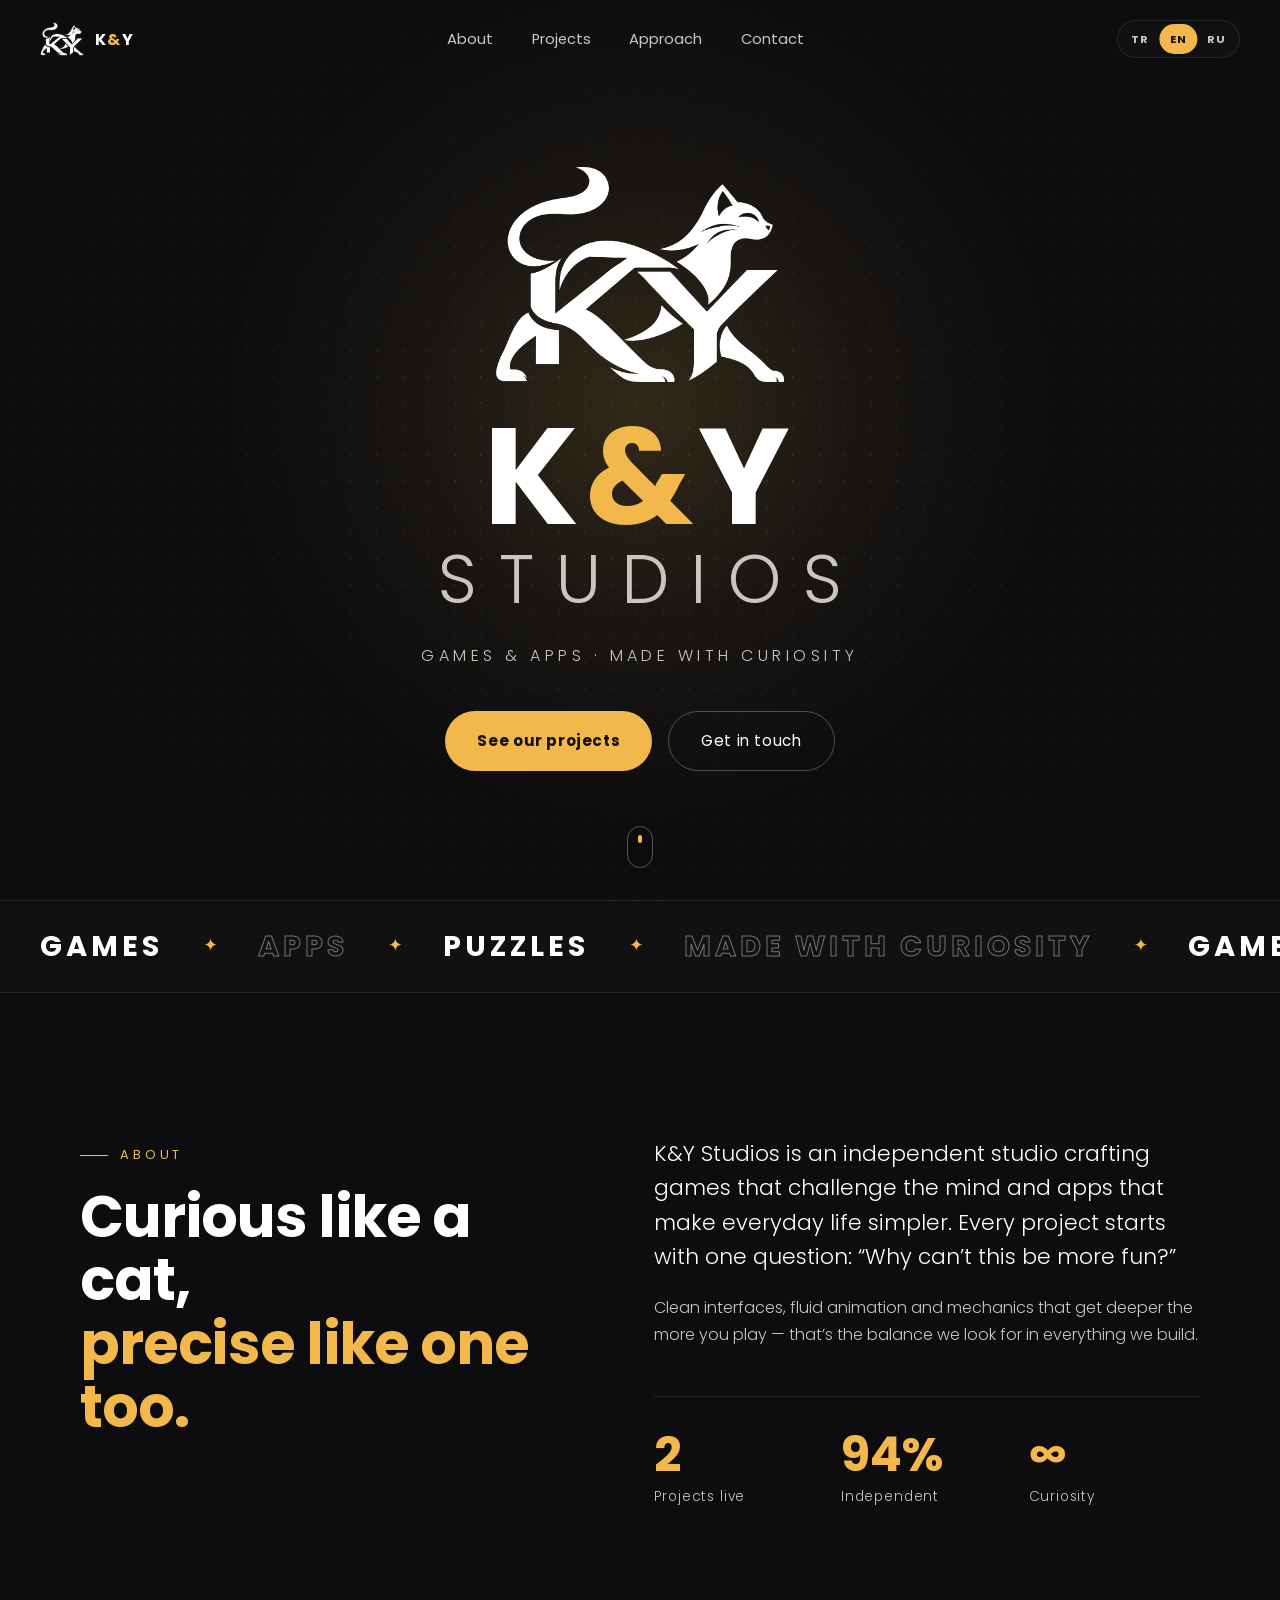
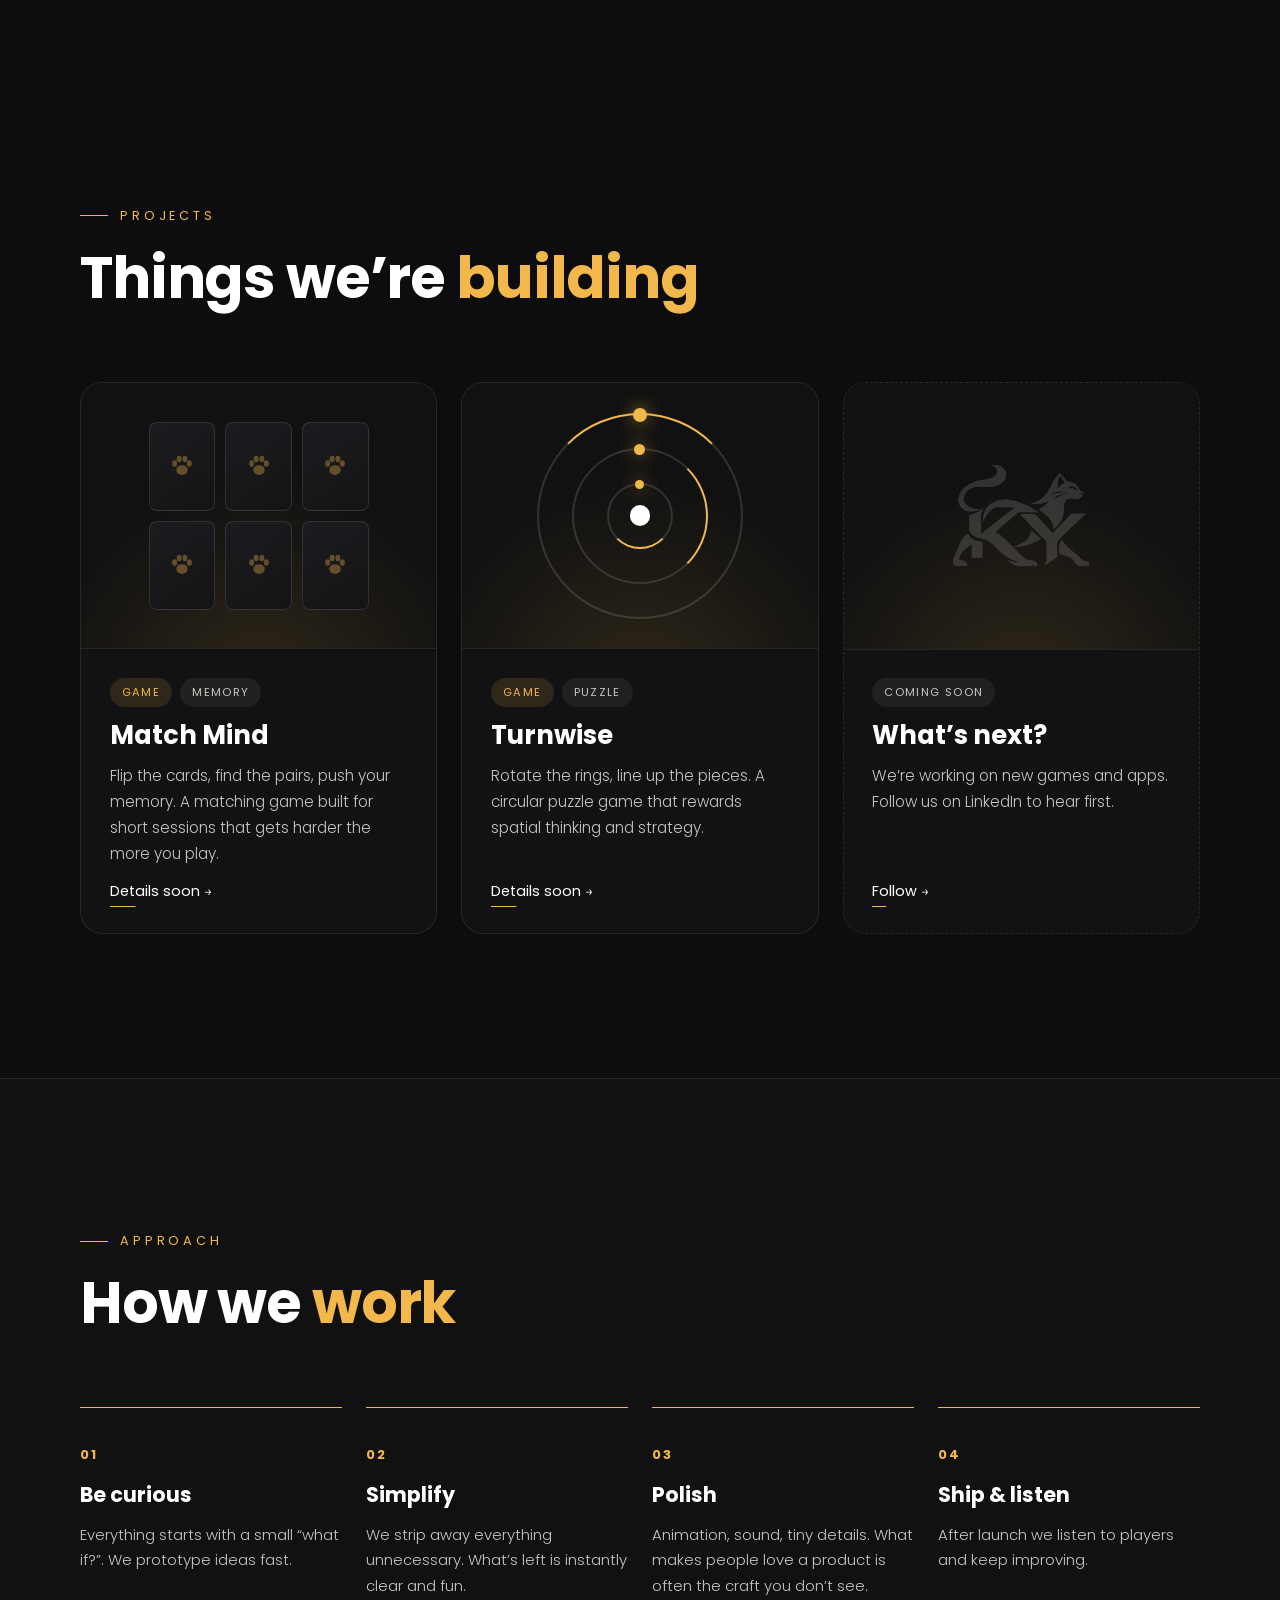
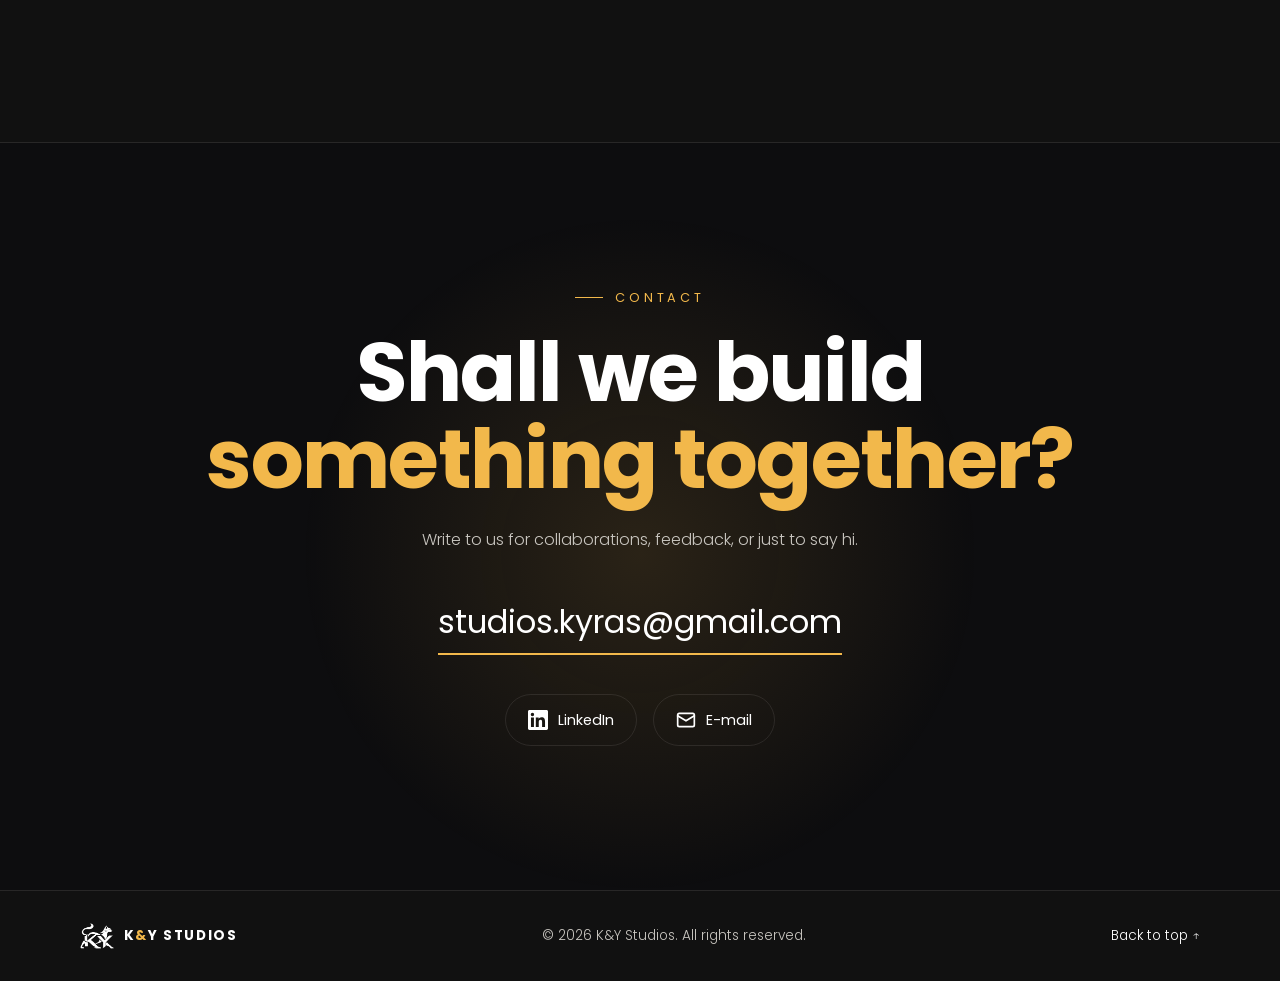
==== index.html @ 2d3accbc "K&Y Studios website" ====
<!DOCTYPE html>
<html lang="tr">
<head>
  <meta charset="UTF-8" />
  <meta name="viewport" content="width=device-width, initial-scale=1" />
  <title>K&amp;Y Studios — Games &amp; Apps</title>
  <meta name="description" content="K&Y Studios — merakla üretilen oyunlar ve uygulamalar. Match Mind, Turnwise ve daha fazlası." />
  <meta name="theme-color" content="#0d0d0f" />

  <meta property="og:title" content="K&Y Studios — Games & Apps" />
  <meta property="og:description" content="Games & apps · made with curiosity." />
  <meta property="og:image" content="assets/og-cover.jpg" />
  <meta property="og:type" content="website" />
  <meta name="twitter:card" content="summary_large_image" />

  <link rel="icon" type="image/png" sizes="32x32" href="assets/favicon-32.png" />
  <link rel="icon" type="image/png" sizes="512x512" href="assets/favicon.png" />
  <link rel="apple-touch-icon" href="assets/apple-touch-icon.png" />

  <link rel="preconnect" href="https://fonts.googleapis.com" />
  <link rel="preconnect" href="https://fonts.gstatic.com" crossorigin />
  <link href="https://fonts.googleapis.com/css2?family=Montserrat:wght@300;400;700&family=Poppins:wght@300;400;700&display=swap" rel="stylesheet" />
  <link rel="stylesheet" href="css/style.css" />
</head>
<body class="is-loading">

  <!-- Preloader -->
  <div class="loader" aria-hidden="true">
    <div class="loader__inner">
      <img src="assets/logo-white.png" alt="" class="loader__logo" />
      <div class="loader__paws">
        <span class="paw"></span><span class="paw"></span><span class="paw"></span><span class="paw"></span>
      </div>
    </div>
  </div>

  <!-- Mouse paw trail container -->
  <div class="trail" aria-hidden="true"></div>

  <!-- Navigation -->
  <header class="nav" id="nav">
    <a href="#top" class="nav__brand" aria-label="K&Y Studios">
      <img src="assets/logo-white.png" alt="" />
      <span>K<b>&amp;</b>Y</span>
    </a>
    <nav class="nav__links" id="navLinks">
      <a href="#about" data-i18n="nav.about">Hakkımızda</a>
      <a href="#projects" data-i18n="nav.projects">Projeler</a>
      <a href="#process" data-i18n="nav.process">Yaklaşım</a>
      <a href="#contact" data-i18n="nav.contact">İletişim</a>
      <div class="lang lang--menu" role="group" aria-label="Language">
        <button data-lang="tr" aria-pressed="true">TR</button>
        <button data-lang="en" aria-pressed="false">EN</button>
        <button data-lang="ru" aria-pressed="false">RU</button>
        <span class="lang__pill" aria-hidden="true"></span>
      </div>
    </nav>
    <div class="nav__actions">
      <div class="lang lang--nav" role="group" aria-label="Language">
        <button data-lang="tr" aria-pressed="true">TR</button>
        <button data-lang="en" aria-pressed="false">EN</button>
        <button data-lang="ru" aria-pressed="false">RU</button>
        <span class="lang__pill" aria-hidden="true"></span>
      </div>
      <button class="burger" id="burger" aria-label="Menu" aria-expanded="false"><span></span><span></span></button>
    </div>
  </header>

  <main id="top">
    <!-- HERO -->
    <section class="hero" id="hero">
      <div class="hero__grid" aria-hidden="true"></div>
      <div class="hero__glow" aria-hidden="true"></div>
      <div class="hero__steps" aria-hidden="true">
        <span class="step"></span><span class="step"></span><span class="step"></span>
        <span class="step"></span><span class="step"></span><span class="step"></span>
        <span class="step"></span><span class="step"></span>
      </div>

      <div class="hero__content">
        <div class="hero__logo-wrap">
          <img src="assets/logo-white.png" alt="K&Y Studios logo" class="hero__logo" />
        </div>
        <h1 class="hero__title">
          <span class="line"><span>K<em>&amp;</em>Y</span></span>
          <span class="line"><span>STUDIOS</span></span>
        </h1>
        <p class="hero__tag" data-i18n="hero.tag">Oyunlar &amp; Uygulamalar · Merakla üretildi</p>
        <div class="hero__cta">
          <a href="#projects" class="btn btn--gold magnetic" data-i18n="hero.cta1">Projelerimizi gör</a>
          <a href="#contact" class="btn btn--ghost magnetic" data-i18n="hero.cta2">Bize ulaş</a>
        </div>
      </div>

      <a href="#about" class="scroll-hint" aria-label="Scroll">
        <span></span>
      </a>
    </section>

    <!-- MARQUEE -->
    <div class="marquee" aria-hidden="true">
      <div class="marquee__track">
        <span>GAMES</span><i>✦</i><span>APPS</span><i>✦</i><span>PUZZLES</span><i>✦</i><span>MADE WITH CURIOSITY</span><i>✦</i>
        <span>GAMES</span><i>✦</i><span>APPS</span><i>✦</i><span>PUZZLES</span><i>✦</i><span>MADE WITH CURIOSITY</span><i>✦</i>
      </div>
    </div>

    <!-- ABOUT -->
    <section class="section about" id="about">
      <div class="container about__grid">
        <div class="about__left reveal">
          <p class="eyebrow" data-i18n="about.eyebrow">Hakkımızda</p>
          <h2 class="h2" data-i18n-html="about.title">Kedi gibi meraklı,<br /><span class="gold">kedi gibi titiz.</span></h2>
        </div>
        <div class="about__right">
          <p class="lead reveal" data-i18n="about.p1">K&amp;Y Studios, zihni çalıştıran oyunlar ve günlük hayatı kolaylaştıran uygulamalar geliştiren bağımsız bir stüdyo. Her projeye tek bir soruyla başlıyoruz: “Bu neden daha keyifli olamasın?”</p>
          <p class="reveal" data-i18n="about.p2">Sade arayüzler, akıcı animasyonlar ve oynadıkça derinleşen mekanikler — üzerinde çalıştığımız her şeyde aradığımız denge bu.</p>
          <div class="stats reveal">
            <div class="stat"><strong data-count="2">0</strong><span data-i18n="about.s1">Yayındaki proje</span></div>
            <div class="stat"><strong data-count="100" data-suffix="%">0</strong><span data-i18n="about.s2">Bağımsız</span></div>
            <div class="stat"><strong>∞</strong><span data-i18n="about.s3">Merak</span></div>
          </div>
        </div>
      </div>
    </section>

    <!-- PROJECTS -->
    <section class="section projects" id="projects">
      <div class="container">
        <div class="section__head reveal">
          <p class="eyebrow" data-i18n="projects.eyebrow">Projeler</p>
          <h2 class="h2" data-i18n-html="projects.title">Üzerinde çalıştığımız <span class="gold">işler</span></h2>
        </div>

        <div class="cards">
          <!-- Match Mind -->
          <article class="card reveal tilt">
            <div class="card__visual card__visual--match" aria-hidden="true">
              <div class="mm-grid">
                <div class="mm-card"><div class="mm-front"></div><div class="mm-back">◆</div></div>
                <div class="mm-card"><div class="mm-front"></div><div class="mm-back">●</div></div>
                <div class="mm-card"><div class="mm-front"></div><div class="mm-back">▲</div></div>
                <div class="mm-card"><div class="mm-front"></div><div class="mm-back">◆</div></div>
                <div class="mm-card"><div class="mm-front"></div><div class="mm-back">▲</div></div>
                <div class="mm-card"><div class="mm-front"></div><div class="mm-back">●</div></div>
              </div>
            </div>
            <div class="card__body">
              <div class="card__meta"><span class="pill" data-i18n="tag.game">Oyun</span><span class="pill pill--dim" data-i18n="tag.memory">Hafıza</span></div>
              <h3>Match Mind</h3>
              <p data-i18n="mm.desc">Kartları çevir, eşleri bul, hafızanı zorla. Kısa oturumlar için tasarlanmış, oynadıkça zorlaşan bir eşleştirme oyunu.</p>
              <a href="#" class="card__link" data-i18n="card.more">Detaylar yakında →</a>
            </div>
          </article>

          <!-- Turnwise -->
          <article class="card reveal tilt">
            <div class="card__visual card__visual--turn" aria-hidden="true">
              <div class="tw">
                <div class="tw__ring tw__ring--1"><i></i></div>
                <div class="tw__ring tw__ring--2"><i></i></div>
                <div class="tw__ring tw__ring--3"><i></i></div>
                <div class="tw__core"></div>
              </div>
            </div>
            <div class="card__body">
              <div class="card__meta"><span class="pill" data-i18n="tag.game">Oyun</span><span class="pill pill--dim" data-i18n="tag.puzzle">Bulmaca</span></div>
              <h3>Turnwise</h3>
              <p data-i18n="tw.desc">Halkaları döndür, parçaları hizala. Uzamsal düşünmeyi ve stratejiyi ödüllendiren dairesel bir bulmaca oyunu.</p>
              <a href="#" class="card__link" data-i18n="card.more">Detaylar yakında →</a>
            </div>
          </article>

          <!-- Next -->
          <article class="card card--next reveal">
            <div class="card__visual card__visual--next" aria-hidden="true">
              <img src="assets/logo-white.png" alt="" />
            </div>
            <div class="card__body">
              <div class="card__meta"><span class="pill pill--dim" data-i18n="tag.soon">Yakında</span></div>
              <h3 data-i18n="next.title">Sıradaki ne?</h3>
              <p data-i18n="next.desc">Yeni oyunlar ve uygulamalar üzerinde çalışıyoruz. Haberdar olmak için LinkedIn'de takip et.</p>
              <a href="https://www.linkedin.com/company/ky-studios/" target="_blank" rel="noopener" class="card__link" data-i18n="next.cta">Takip et →</a>
            </div>
          </article>
        </div>
      </div>
    </section>

    <!-- PROCESS -->
    <section class="section process" id="process">
      <div class="container">
        <div class="section__head reveal">
          <p class="eyebrow" data-i18n="process.eyebrow">Yaklaşım</p>
          <h2 class="h2" data-i18n-html="process.title">Nasıl <span class="gold">çalışıyoruz</span></h2>
        </div>
        <ol class="steps">
          <li class="reveal"><span class="steps__n">01</span><h4 data-i18n="p1.t">Merak et</h4><p data-i18n="p1.d">Her şey küçük bir “ya şöyle olsaydı?” sorusuyla başlar. Fikirleri hızlıca prototipleriz.</p></li>
          <li class="reveal"><span class="steps__n">02</span><h4 data-i18n="p2.t">Sadeleştir</h4><p data-i18n="p2.d">Gereksiz olan her şeyi çıkarırız. Geriye kalan, anında anlaşılan ve keyif veren bir deneyimdir.</p></li>
          <li class="reveal"><span class="steps__n">03</span><h4 data-i18n="p3.t">Cilala</h4><p data-i18n="p3.d">Animasyonlar, sesler, küçük detaylar. Bir ürünü sevdiren şey çoğu zaman görünmeyen işçiliktir.</p></li>
          <li class="reveal"><span class="steps__n">04</span><h4 data-i18n="p4.t">Yayınla &amp; dinle</h4><p data-i18n="p4.d">Yayına aldıktan sonra oyuncuları dinler, sürekli geliştiririz.</p></li>
        </ol>
      </div>
    </section>

    <!-- CONTACT -->
    <section class="section contact" id="contact">
      <div class="contact__glow" aria-hidden="true"></div>
      <div class="container contact__inner reveal">
        <p class="eyebrow" data-i18n="contact.eyebrow">İletişim</p>
        <h2 class="contact__title" data-i18n-html="contact.title">Birlikte bir şey<br /><span class="gold">üretelim mi?</span></h2>
        <p class="contact__sub" data-i18n="contact.sub">İş birliği, geri bildirim ya da sadece merhaba demek için yaz.</p>
        <a href="mailto:studios.kyras@gmail.com" class="contact__mail magnetic">studios.kyras@gmail.com</a>
        <div class="contact__social">
          <a href="https://www.linkedin.com/company/ky-studios/" target="_blank" rel="noopener" class="social magnetic" aria-label="LinkedIn">
            <svg viewBox="0 0 24 24" width="20" height="20" fill="currentColor"><path d="M20.45 20.45h-3.55v-5.57c0-1.33-.02-3.04-1.85-3.04-1.86 0-2.14 1.45-2.14 2.94v5.67H9.36V9h3.41v1.56h.05c.48-.9 1.64-1.85 3.37-1.85 3.6 0 4.27 2.37 4.27 5.46v6.28zM5.34 7.43a2.06 2.06 0 1 1 0-4.12 2.06 2.06 0 0 1 0 4.12zM7.12 20.45H3.56V9h3.56v11.45zM22.22 0H1.77C.79 0 0 .77 0 1.73v20.54C0 23.23.79 24 1.77 24h20.45c.98 0 1.78-.77 1.78-1.73V1.73C24 .77 23.2 0 22.22 0z"/></svg>
            <span>LinkedIn</span>
          </a>
          <a href="mailto:studios.kyras@gmail.com" class="social magnetic" aria-label="E-mail">
            <svg viewBox="0 0 24 24" width="20" height="20" fill="none" stroke="currentColor" stroke-width="2" stroke-linecap="round" stroke-linejoin="round"><rect x="2" y="4" width="20" height="16" rx="2"/><path d="m22 7-10 6L2 7"/></svg>
            <span>E-mail</span>
          </a>
        </div>
      </div>
    </section>
  </main>

  <footer class="footer">
    <div class="container footer__inner">
      <div class="footer__brand">
        <img src="assets/logo-white.png" alt="" />
        <span>K<b>&amp;</b>Y STUDIOS</span>
      </div>
      <p>© <span id="year"></span> K&amp;Y Studios. <span data-i18n="footer.rights">Tüm hakları saklıdır.</span></p>
      <a href="#top" class="footer__top" data-i18n="footer.top">Yukarı ↑</a>
    </div>
  </footer>

  <script src="js/main.js"></script>
</body>
</html>
---- css/style.css ----
/* =========================================================
   K&Y Studios — style.css
   Palette: #0d0d0f · #f2b84b · #fff · #c9c6c0 · #111
   ========================================================= */

:root {
  --bg: #0d0d0f;
  --bg-2: #111;
  --gold: #f2b84b;
  --white: #fff;
  --muted: #c9c6c0;
  --line: rgba(201, 198, 192, 0.12);
  --card: rgba(255, 255, 255, 0.025);

  --font: "Poppins", "Montserrat", system-ui, -apple-system, "Segoe UI", sans-serif;
  --ease: cubic-bezier(0.22, 1, 0.36, 1);
  --ease-in-out: cubic-bezier(0.65, 0, 0.35, 1);

  --container: 1200px;
  --pad: clamp(1.25rem, 4vw, 2.5rem);
  --section: clamp(5rem, 12vw, 9rem);

  /* Paw print shape used everywhere as a mask */
  --paw: url("data:image/svg+xml,%3Csvg xmlns='http://www.w3.org/2000/svg' viewBox='0 0 64 64'%3E%3Cellipse cx='32' cy='42' rx='14' ry='12'/%3E%3Cellipse cx='14' cy='26' rx='6' ry='8'/%3E%3Cellipse cx='25' cy='15' rx='6' ry='8'/%3E%3Cellipse cx='39' cy='15' rx='6' ry='8'/%3E%3Cellipse cx='50' cy='26' rx='6' ry='8'/%3E%3C/svg%3E");
}

*,
*::before,
*::after { box-sizing: border-box; margin: 0; padding: 0; }

html { scroll-behavior: smooth; -webkit-text-size-adjust: 100%; }

body {
  font-family: var(--font);
  font-weight: 300;
  background: var(--bg);
  color: var(--muted);
  line-height: 1.7;
  overflow-x: hidden;
  -webkit-font-smoothing: antialiased;
}
body.is-loading, body.menu-open { overflow: hidden; }

img { max-width: 100%; display: block; }
a { color: inherit; text-decoration: none; }
button { font: inherit; color: inherit; background: none; border: 0; cursor: pointer; }
::selection { background: var(--gold); color: var(--bg); }

.container { width: 100%; max-width: var(--container); margin: 0 auto; padding: 0 var(--pad); }
.gold { color: var(--gold); }

.eyebrow {
  display: inline-flex; align-items: center; gap: .75rem;
  font-size: .8rem; font-weight: 400; letter-spacing: .3em; text-transform: uppercase;
  color: var(--gold); margin-bottom: 1.25rem;
}
.eyebrow::before { content: ""; width: 28px; height: 1px; background: var(--gold); }

.h2 {
  font-weight: 700; color: var(--white);
  font-size: clamp(2rem, 5vw, 3.6rem);
  line-height: 1.1; letter-spacing: -.02em;
}

.section { padding: var(--section) 0; position: relative; }
.section__head { margin-bottom: clamp(2.5rem, 6vw, 4.5rem); }

/* ---------- Buttons ---------- */
.btn {
  position: relative; display: inline-flex; align-items: center; justify-content: center;
  padding: 1rem 2rem; border-radius: 100px;
  font-weight: 400; font-size: .95rem; letter-spacing: .04em;
  overflow: hidden; isolation: isolate;
  transition: color .4s var(--ease), border-color .4s var(--ease), transform .3s var(--ease);
}
.btn--gold { background: var(--gold); color: var(--bg-2); font-weight: 700; }
.btn--gold::after {
  content: ""; position: absolute; inset: 0; z-index: -1;
  background: var(--white); transform: translateY(101%);
  transition: transform .5s var(--ease);
}
.btn--gold:hover::after { transform: translateY(0); }
.btn--ghost { border: 1px solid rgba(201,198,192,.35); color: var(--white); }
.btn--ghost::after {
  content: ""; position: absolute; inset: 0; z-index: -1;
  background: var(--gold); transform: scaleX(0); transform-origin: right;
  transition: transform .5s var(--ease);
}
.btn--ghost:hover { color: var(--bg-2); border-color: var(--gold); }
.btn--ghost:hover::after { transform: scaleX(1); transform-origin: left; }

/* =========================================================
   Preloader
   ========================================================= */
.loader {
  position: fixed; inset: 0; z-index: 1000;
  display: grid; place-items: center;
  background: var(--bg);
  transition: clip-path 1s var(--ease-in-out), visibility 0s linear 1s;
  clip-path: inset(0 0 0 0);
}
.loader.done { clip-path: inset(0 0 100% 0); visibility: hidden; }
.loader__inner { display: grid; justify-items: center; gap: 1.5rem; }
.loader__logo { width: min(140px, 40vw); animation: loaderLogo 1.4s var(--ease) both; }
.loader__paws { display: flex; gap: .9rem; }
.loader__paws .paw {
  width: 16px; height: 16px; background: var(--gold);
  -webkit-mask: var(--paw) center/contain no-repeat; mask: var(--paw) center/contain no-repeat;
  opacity: 0; animation: pawBlink 1.2s ease-in-out infinite;
}
.loader__paws .paw:nth-child(even) { transform: translateY(6px) rotate(10deg); }
.loader__paws .paw:nth-child(odd)  { transform: rotate(-10deg); }
.loader__paws .paw:nth-child(2) { animation-delay: .15s; }
.loader__paws .paw:nth-child(3) { animation-delay: .3s; }
.loader__paws .paw:nth-child(4) { animation-delay: .45s; }

@keyframes loaderLogo { from { opacity: 0; transform: translateY(20px) scale(.92); filter: blur(8px); } to { opacity: 1; transform: none; filter: none; } }
@keyframes pawBlink { 0%,100% { opacity: 0; } 40%,60% { opacity: 1; } }

/* =========================================================
   Mouse paw trail
   ========================================================= */
.trail { position: fixed; inset: 0; pointer-events: none; z-index: 5; }
.trail .paw {
  position: absolute; width: 14px; height: 14px;
  background: var(--gold);
  -webkit-mask: var(--paw) center/contain no-repeat; mask: var(--paw) center/contain no-repeat;
  animation: trailFade 1.4s var(--ease) forwards;
}
@keyframes trailFade { 0% { opacity: .55; scale: 1; } 100% { opacity: 0; scale: .6; } }

/* =========================================================
   Navigation
   ========================================================= */
.nav {
  position: fixed; top: 0; left: 0; right: 0; z-index: 100;
  display: flex; align-items: center; justify-content: space-between;
  padding: 1.25rem var(--pad);
  transition: padding .4s var(--ease), background .4s var(--ease), border-color .4s var(--ease), transform .5s var(--ease);
  border-bottom: 1px solid transparent;
}
.nav.scrolled {
  padding-top: .8rem; padding-bottom: .8rem;
  background: rgba(13, 13, 15, .72);
  -webkit-backdrop-filter: blur(14px) saturate(140%); backdrop-filter: blur(14px) saturate(140%);
  border-color: var(--line);
}
.nav.hidden { transform: translateY(-100%); }
.nav__brand { display: flex; align-items: center; gap: .7rem; color: var(--white); font-weight: 700; letter-spacing: .08em; z-index: 2; }
.nav__brand img { width: 44px; transition: transform .5s var(--ease); }
.nav__brand:hover img { transform: rotate(-6deg) scale(1.06); }
.nav__brand b, .footer__brand b { color: var(--gold); }

.nav__links { display: flex; gap: 2.4rem; }
.nav__links a {
  position: relative; font-size: .92rem; font-weight: 400; color: var(--muted);
  transition: color .3s;
}
.nav__links a::after {
  content: ""; position: absolute; left: 0; bottom: -6px; height: 1px; width: 100%;
  background: var(--gold); transform: scaleX(0); transform-origin: right;
  transition: transform .45s var(--ease);
}
.nav__links a:hover, .nav__links a.active { color: var(--white); }
.nav__links a:hover::after, .nav__links a.active::after { transform: scaleX(1); transform-origin: left; }

.nav__actions { display: flex; align-items: center; gap: .75rem; z-index: 2; }
.lang {
  position: relative; display: flex; padding: 3px; border-radius: 100px;
  border: 1px solid var(--line); background: rgba(255,255,255,.02);
}
.lang button {
  position: relative; z-index: 1; width: 2.4rem; padding: .35rem 0; border-radius: 100px;
  font-size: .7rem; font-weight: 700; letter-spacing: .1em; color: var(--muted);
  transition: color .4s var(--ease);
}
.lang button:hover { color: var(--white); }
.lang button[aria-pressed="true"] { color: var(--bg-2); }
.lang__pill {
  position: absolute; top: 3px; bottom: 3px; left: 3px; width: 2.4rem; border-radius: 100px;
  background: var(--gold); transform: translateX(calc(var(--i, 0) * 100%));
  transition: transform .5s var(--ease);
}

.lang--menu { display: none; }

.burger { display: none; width: 40px; height: 40px; position: relative; }
.burger span {
  position: absolute; left: 9px; right: 9px; height: 2px; background: var(--white); border-radius: 2px;
  transition: transform .45s var(--ease), top .45s var(--ease);
}
.burger span:first-child { top: 15px; }
.burger span:last-child { top: 23px; }
.burger[aria-expanded="true"] span:first-child { top: 19px; transform: rotate(45deg); }
.burger[aria-expanded="true"] span:last-child { top: 19px; transform: rotate(-45deg); }

/* =========================================================
   Hero
   ========================================================= */
.hero {
  position: relative; min-height: 100vh; min-height: 100svh;
  display: grid; place-items: center; text-align: center;
  padding: 7rem var(--pad) 5rem; overflow: hidden;
}
.hero__grid {
  position: absolute; inset: 0;
  background-image: radial-gradient(rgba(201,198,192,.09) 1px, transparent 1px);
  background-size: 26px 26px;
  -webkit-mask-image: radial-gradient(ellipse at center, #000 20%, transparent 75%);
  mask-image: radial-gradient(ellipse at center, #000 20%, transparent 75%);
}
.hero__glow {
  position: absolute; width: 900px; height: 900px; max-width: 160vw; max-height: 160vw;
  left: var(--gx, 50%); top: var(--gy, 45%); translate: -50% -50%;
  background: radial-gradient(circle, rgba(242,184,75,.16) 0%, rgba(242,184,75,.05) 35%, transparent 65%);
  transition: left 1.2s var(--ease), top 1.2s var(--ease);
  pointer-events: none;
}

/* Walking paw steps (like the LinkedIn cover) */
.hero__steps { position: absolute; left: 0; right: 0; bottom: 7%; height: 80px; pointer-events: none; }
.hero__steps .step {
  position: absolute; width: 26px; height: 26px; background: var(--gold);
  -webkit-mask: var(--paw) center/contain no-repeat; mask: var(--paw) center/contain no-repeat;
  opacity: 0; rotate: 90deg;
  animation: walk 8s linear infinite;
}
.hero__steps .step:nth-child(odd)  { top: 0; }
.hero__steps .step:nth-child(even) { top: 34px; }
.hero__steps .step:nth-child(1) { left: 6%;  animation-delay: 0s; }
.hero__steps .step:nth-child(2) { left: 17%; animation-delay: .5s; }
.hero__steps .step:nth-child(3) { left: 28%; animation-delay: 1s; }
.hero__steps .step:nth-child(4) { left: 39%; animation-delay: 1.5s; }
.hero__steps .step:nth-child(5) { left: 61%; animation-delay: 2s; }
.hero__steps .step:nth-child(6) { left: 72%; animation-delay: 2.5s; }
.hero__steps .step:nth-child(7) { left: 83%; animation-delay: 3s; }
.hero__steps .step:nth-child(8) { left: 94%; animation-delay: 3.5s; }
@keyframes walk {
  0%   { opacity: 0; scale: .6; }
  4%   { opacity: .55; scale: 1; }
  30%  { opacity: .3; }
  50%  { opacity: 0; }
  100% { opacity: 0; }
}

.hero__content { position: relative; z-index: 2; display: grid; justify-items: center; }
.hero__logo-wrap { perspective: 800px; margin-bottom: 1.5rem; }
.hero__logo {
  width: clamp(170px, 26vw, 300px);
  filter: drop-shadow(0 20px 60px rgba(242,184,75,.15));
  transform: rotateX(var(--rx, 0deg)) rotateY(var(--ry, 0deg));
  transition: transform .6s var(--ease);
  opacity: 0;
}
.hero__title {
  color: var(--white); font-weight: 700; line-height: .95; letter-spacing: .04em;
  font-size: clamp(3.8rem, 11vw, 8.5rem);
}
.hero__title .line { display: block; overflow: hidden; padding-bottom: .05em; }
.hero__title .line > span { display: inline-block; transform: translateY(110%); }
.hero__title em { font-style: normal; color: var(--gold); display: inline-block; }
.hero__title .line:nth-child(2) { font-size: .5em; letter-spacing: .32em; margin-right: -.32em; font-weight: 300; color: var(--muted); }
.hero__tag {
  margin-top: 1.6rem; font-size: clamp(.78rem, 1.6vw, 1rem); letter-spacing: .28em; text-transform: uppercase;
  opacity: 0;
}
.hero__cta { display: flex; flex-wrap: wrap; justify-content: center; gap: 1rem; margin-top: 2.6rem; opacity: 0; }

/* Hero intro (runs when body loses .is-loading) */
body.ready .hero__logo { animation: heroLogo 1.4s var(--ease) .1s forwards; }
body.ready .hero__title .line > span { animation: rise 1.1s var(--ease) forwards; }
body.ready .hero__title .line:nth-child(1) > span { animation-delay: .35s; }
body.ready .hero__title .line:nth-child(2) > span { animation-delay: .5s; }
body.ready .hero__title em { animation: ampPop 1s var(--ease) 1.1s both; }
body.ready .hero__tag { animation: fadeUp 1s var(--ease) .85s forwards; }
body.ready .hero__cta { animation: fadeUp 1s var(--ease) 1.05s forwards; }
body.ready .hero__logo-wrap { animation: float 6s ease-in-out 1.6s infinite; }

@keyframes heroLogo { from { opacity: 0; transform: translateY(40px) scale(.85); filter: blur(10px); } to { opacity: 1; filter: none; } }
@keyframes rise { to { transform: translateY(0); } }
@keyframes fadeUp { from { opacity: 0; transform: translateY(18px); } to { opacity: 1; transform: none; } }
@keyframes ampPop { 0% { transform: scale(1) rotate(0); } 40% { transform: scale(1.25) rotate(-12deg); } 100% { transform: scale(1) rotate(0); } }
@keyframes float { 0%,100% { transform: translateY(0); } 50% { transform: translateY(-10px); } }

.scroll-hint {
  position: absolute; bottom: 2rem; left: 50%; translate: -50% 0; z-index: 2;
  width: 26px; height: 42px; border: 1.5px solid rgba(201,198,192,.4); border-radius: 20px;
}
.scroll-hint span {
  position: absolute; left: 50%; top: 8px; width: 4px; height: 8px; margin-left: -2px;
  background: var(--gold); border-radius: 4px; animation: scrollDot 1.8s var(--ease) infinite;
}
@keyframes scrollDot { 0% { opacity: 0; transform: translateY(0); } 30% { opacity: 1; } 100% { opacity: 0; transform: translateY(14px); } }

/* =========================================================
   Marquee
   ========================================================= */
.marquee {
  border-block: 1px solid var(--line); background: var(--bg-2);
  overflow: hidden; padding: 1.3rem 0; white-space: nowrap;
}
.marquee__track { display: inline-flex; align-items: center; gap: 2.5rem; animation: marquee 28s linear infinite; padding-left: 2.5rem; }
.marquee span { font-weight: 700; color: var(--white); font-size: clamp(1.1rem, 2.6vw, 1.8rem); letter-spacing: .14em; }
.marquee span:nth-of-type(even) { color: transparent; -webkit-text-stroke: 1px rgba(201,198,192,.55); }
.marquee i { color: var(--gold); font-style: normal; font-size: 1.1rem; }
.marquee:hover .marquee__track { animation-play-state: paused; }
@keyframes marquee { to { transform: translateX(-50%); } }

/* =========================================================
   About
   ========================================================= */
.about__grid { display: grid; grid-template-columns: 1fr 1.1fr; gap: clamp(2rem, 6vw, 6rem); align-items: start; }
.about__left { position: sticky; top: 7rem; }
.about__right p + p { margin-top: 1.2rem; }
.lead { font-size: clamp(1.1rem, 2vw, 1.35rem); color: var(--white); line-height: 1.6; }
.stats { display: grid; grid-template-columns: repeat(3, 1fr); gap: 1rem; margin-top: 3rem; padding-top: 2rem; border-top: 1px solid var(--line); }
.stat strong { display: block; font-size: clamp(2rem, 4.5vw, 3rem); font-weight: 700; color: var(--gold); line-height: 1.1; }
.stat span { font-size: .85rem; letter-spacing: .06em; }

/* =========================================================
   Projects / cards
   ========================================================= */
.cards { display: grid; grid-template-columns: repeat(3, 1fr); gap: 1.5rem; }
.card {
  position: relative; display: flex; flex-direction: column;
  background: var(--card); border: 1px solid var(--line); border-radius: 22px; overflow: hidden;
  transform-style: preserve-3d;
  transition: border-color .5s var(--ease), box-shadow .5s var(--ease);
}
.card::before { /* cursor spotlight */
  content: ""; position: absolute; inset: 0; z-index: 0; pointer-events: none; opacity: 0;
  background: radial-gradient(400px circle at var(--mx, 50%) var(--my, 50%), rgba(242,184,75,.12), transparent 45%);
  transition: opacity .4s;
}
.card:hover { border-color: rgba(242,184,75,.4); box-shadow: 0 30px 80px -30px rgba(0,0,0,.8); }
.card:hover::before { opacity: 1; }
.card__visual {
  position: relative; aspect-ratio: 4 / 3; display: grid; place-items: center; overflow: hidden;
  background: radial-gradient(circle at 50% 120%, rgba(242,184,75,.14), transparent 60%), var(--bg-2);
  border-bottom: 1px solid var(--line);
}
.card__body { position: relative; z-index: 1; padding: 1.8rem; display: flex; flex-direction: column; gap: .8rem; flex: 1; }
.card__body h3 { color: var(--white); font-weight: 700; font-size: 1.6rem; line-height: 1.2; }
.card__body p { font-size: .95rem; flex: 1; }
.card__meta { display: flex; gap: .5rem; flex-wrap: wrap; }
.pill { font-size: .7rem; font-weight: 400; letter-spacing: .12em; text-transform: uppercase; padding: .3rem .75rem; border-radius: 100px; background: rgba(242,184,75,.12); color: var(--gold); }
.pill--dim { background: rgba(201,198,192,.08); color: var(--muted); }
.card__link { align-self: flex-start; font-weight: 400; color: var(--white); font-size: .9rem; position: relative; }
.card__link::after { content: ""; position: absolute; left: 0; bottom: -3px; width: 100%; height: 1px; background: var(--gold); transform: scaleX(.25); transform-origin: left; transition: transform .45s var(--ease); }
.card:hover .card__link::after { transform: scaleX(1); }

/* Match Mind visual — flipping cards */
.mm-grid { display: grid; grid-template-columns: repeat(3, 1fr); gap: 10px; width: 62%; perspective: 600px; }
.mm-card { aspect-ratio: 3/4; position: relative; transform-style: preserve-3d; animation: mmFlip 6s var(--ease) infinite; }
.mm-front, .mm-back { position: absolute; inset: 0; border-radius: 8px; backface-visibility: hidden; -webkit-backface-visibility: hidden; display: grid; place-items: center; }
.mm-front { background: linear-gradient(145deg, #1c1c20, #141416); border: 1px solid rgba(201,198,192,.15); }
.mm-front::after { content: ""; width: 40%; aspect-ratio: 1; background: rgba(242,184,75,.35); -webkit-mask: var(--paw) center/contain no-repeat; mask: var(--paw) center/contain no-repeat; }
.mm-back { background: var(--gold); color: var(--bg-2); font-size: 1.3rem; transform: rotateY(180deg); }
.mm-card:nth-child(1) { animation-delay: 0s; }
.mm-card:nth-child(4) { animation-delay: .35s; }
.mm-card:nth-child(3) { animation-delay: 1.6s; }
.mm-card:nth-child(5) { animation-delay: 1.95s; }
.mm-card:nth-child(2) { animation-delay: 3.2s; }
.mm-card:nth-child(6) { animation-delay: 3.55s; }
@keyframes mmFlip { 0%, 8% { transform: rotateY(0); } 16%, 60% { transform: rotateY(180deg); } 70%, 100% { transform: rotateY(0); } }
.card:hover .mm-card { animation-duration: 3s; }

/* Turnwise visual — rotating rings */
.tw { position: relative; width: 58%; aspect-ratio: 1; }
.tw__ring { position: absolute; border-radius: 50%; border: 2px solid rgba(201,198,192,.18); }
.tw__ring i { position: absolute; top: -7px; left: 50%; margin-left: -7px; width: 14px; height: 14px; border-radius: 50%; background: var(--gold); box-shadow: 0 0 18px rgba(242,184,75,.7); }
.tw__ring--1 { inset: 0; border-top-color: var(--gold); animation: spin 9s var(--ease-in-out) infinite; }
.tw__ring--2 { inset: 17%; border-right-color: var(--gold); animation: spin 7s var(--ease-in-out) infinite reverse; }
.tw__ring--3 { inset: 34%; border-bottom-color: var(--gold); animation: spin 5s var(--ease-in-out) infinite; }
.tw__ring--2 i { width: 11px; height: 11px; margin-left: -5.5px; top: -6px; }
.tw__ring--3 i { width: 9px; height: 9px; margin-left: -4.5px; top: -5px; }
.tw__core { position: absolute; inset: 45%; border-radius: 50%; background: var(--white); }
@keyframes spin { 0% { rotate: 0deg; } 25% { rotate: 90deg; } 50% { rotate: 90deg; } 75% { rotate: 270deg; } 100% { rotate: 360deg; } }
.card:hover .tw__ring { animation-duration: 2.5s; }

/* Next visual */
.card__visual--next img { width: 40%; opacity: .14; transition: opacity .6s var(--ease), transform .8s var(--ease); }
.card--next:hover .card__visual--next img { opacity: .5; transform: scale(1.06) rotate(-3deg); }
.card--next { border-style: dashed; }

/* =========================================================
   Process
   ========================================================= */
.process { background: var(--bg-2); border-block: 1px solid var(--line); }
.steps { list-style: none; display: grid; grid-template-columns: repeat(4, 1fr); gap: 1.5rem; counter-reset: s; }
.steps li { position: relative; padding-top: 2rem; border-top: 1px solid var(--line); }
.steps li::before {
  content: ""; position: absolute; top: -1px; left: 0; height: 1px; width: 100%;
  background: var(--gold); transform: scaleX(0); transform-origin: left; transition: transform 1.2s var(--ease) .2s;
}
.steps li.in::before { transform: scaleX(1); }
.steps__n { font-size: .8rem; font-weight: 700; color: var(--gold); letter-spacing: .15em; }
.steps h4 { color: var(--white); font-weight: 700; font-size: 1.3rem; margin: .6rem 0 .6rem; }
.steps p { font-size: .93rem; }

/* =========================================================
   Contact
   ========================================================= */
.contact { overflow: hidden; text-align: center; }
.contact__glow {
  position: absolute; left: 50%; top: 55%; width: 800px; height: 800px; max-width: 150vw; max-height: 150vw;
  translate: -50% -50%; background: radial-gradient(circle, rgba(242,184,75,.13), transparent 60%);
  animation: breathe 7s ease-in-out infinite; pointer-events: none;
}
@keyframes breathe { 0%,100% { scale: 1; opacity: .8; } 50% { scale: 1.15; opacity: 1; } }
.contact__inner { position: relative; display: grid; justify-items: center; }
.contact__title { color: var(--white); font-weight: 700; font-size: clamp(2.3rem, 7vw, 5.2rem); line-height: 1.05; letter-spacing: -.02em; }
.contact__sub { margin-top: 1.4rem; max-width: 46ch; }
.contact__mail {
  margin-top: 2.6rem; font-size: clamp(1.05rem, 3.4vw, 2rem); font-weight: 400; color: var(--white);
  position: relative; padding-bottom: .4rem; word-break: break-all;
}
.contact__mail::after { content: ""; position: absolute; left: 0; right: 0; bottom: 0; height: 2px; background: var(--gold); transform-origin: right; transition: transform .5s var(--ease); }
.contact__mail:hover { color: var(--gold); }
.contact__mail:hover::after { transform: scaleX(0); }
.contact__social { display: flex; gap: 1rem; margin-top: 2.4rem; flex-wrap: wrap; justify-content: center; }
.social {
  display: inline-flex; align-items: center; gap: .6rem; padding: .8rem 1.4rem; border-radius: 100px;
  border: 1px solid var(--line); color: var(--white); font-size: .9rem; font-weight: 400;
  transition: border-color .3s, background .3s, color .3s;
}
.social:hover { border-color: var(--gold); background: var(--gold); color: var(--bg-2); }

/* =========================================================
   Footer
   ========================================================= */
.footer { border-top: 1px solid var(--line); padding: 2rem 0; font-size: .85rem; background: var(--bg-2); }
.footer__inner { display: flex; align-items: center; justify-content: space-between; gap: 1rem; flex-wrap: wrap; }
.footer__brand { display: flex; align-items: center; gap: .6rem; color: var(--white); font-weight: 700; letter-spacing: .12em; }
.footer__brand img { width: 34px; }
.footer__top { color: var(--white); transition: color .3s; }
.footer__top:hover { color: var(--gold); }

/* =========================================================
   Scroll reveal
   ========================================================= */
.reveal { opacity: 0; transform: translateY(40px); transition: opacity 1s var(--ease), transform 1s var(--ease); transition-delay: var(--d, 0s); }
.reveal.in { opacity: 1; transform: none; }

/* =========================================================
   Responsive
   ========================================================= */
@media (max-width: 1024px) {
  .cards { grid-template-columns: repeat(2, 1fr); }
  .card--next { grid-column: span 2; flex-direction: row; }
  .card--next .card__visual { aspect-ratio: auto; width: 38%; border-bottom: 0; border-right: 1px solid var(--line); }
  .steps { grid-template-columns: repeat(2, 1fr); row-gap: 2.5rem; }
}

@media (max-width: 820px) {
  .burger { display: block; }
  .nav__links {
    position: fixed; inset: 0; z-index: 1;
    flex-direction: column; justify-content: center; align-items: center; gap: 1.8rem;
    background: rgba(13,13,15,.99);
    clip-path: circle(0 at calc(100% - 2.6rem) 2.4rem);
    transition: clip-path .8s var(--ease-in-out);
  }
  .nav__links a { font-size: 2rem; font-weight: 700; color: var(--white); opacity: 0; transform: translateY(20px); transition: opacity .5s var(--ease), transform .5s var(--ease), color .3s; }
  .nav__links a::after { display: none; }
  .nav__links a:hover { color: var(--gold); }
  .menu-open .nav__links { clip-path: circle(150% at calc(100% - 2.6rem) 2.4rem); }
  .menu-open .nav__links a { opacity: 1; transform: none; }
  .menu-open .nav__links a:nth-child(1) { transition-delay: .25s; }
  .menu-open .nav__links a:nth-child(2) { transition-delay: .32s; }
  .menu-open .nav__links a:nth-child(3) { transition-delay: .39s; }
  .menu-open .nav__links a:nth-child(4) { transition-delay: .46s; }
  .lang--nav { display: none; }
  .lang--menu {
    display: flex; margin-top: 1.5rem;
    opacity: 0; transform: translateY(20px);
    transition: opacity .5s var(--ease), transform .5s var(--ease);
  }
  .lang--menu button, .lang--menu .lang__pill { width: 3.4rem; }
  .lang--menu button { font-size: .85rem; padding: .6rem 0; }
  .menu-open .lang--menu { opacity: 1; transform: none; transition-delay: .55s; }
  .menu-open .nav { background: transparent; border-color: transparent; backdrop-filter: none; -webkit-backdrop-filter: none; }

  .about__grid { grid-template-columns: 1fr; }
  .about__left { position: static; }
}

@media (max-width: 640px) {
  .cards { grid-template-columns: 1fr; }
  .card--next { grid-column: auto; flex-direction: column; }
  .card--next .card__visual { width: auto; aspect-ratio: 16/9; border-right: 0; border-bottom: 1px solid var(--line); }
  .steps { grid-template-columns: 1fr; }
  .stats { grid-template-columns: repeat(3, 1fr); gap: .5rem; }
  .stat span { font-size: .75rem; }
  .hero__steps { bottom: 11%; }
  .hero__steps .step { width: 18px; height: 18px; }
  .hero__steps .step:nth-child(even) { top: 24px; }
  .btn { padding: .9rem 1.6rem; }
  .footer__inner { flex-direction: column; text-align: center; }
  .nav__brand span { display: none; }
}

/* Accessibility: reduce motion */
@media (prefers-reduced-motion: reduce) {
  *, *::before, *::after { animation-duration: .001ms !important; animation-iteration-count: 1 !important; transition-duration: .001ms !important; scroll-behavior: auto !important; }
  .reveal { opacity: 1; transform: none; }
  .hero__logo, .hero__tag, .hero__cta { opacity: 1; }
  .hero__title .line > span { transform: none; }
  .trail, .hero__steps { display: none; }
}

:focus-visible { outline: 2px solid var(--gold); outline-offset: 4px; border-radius: 6px; }
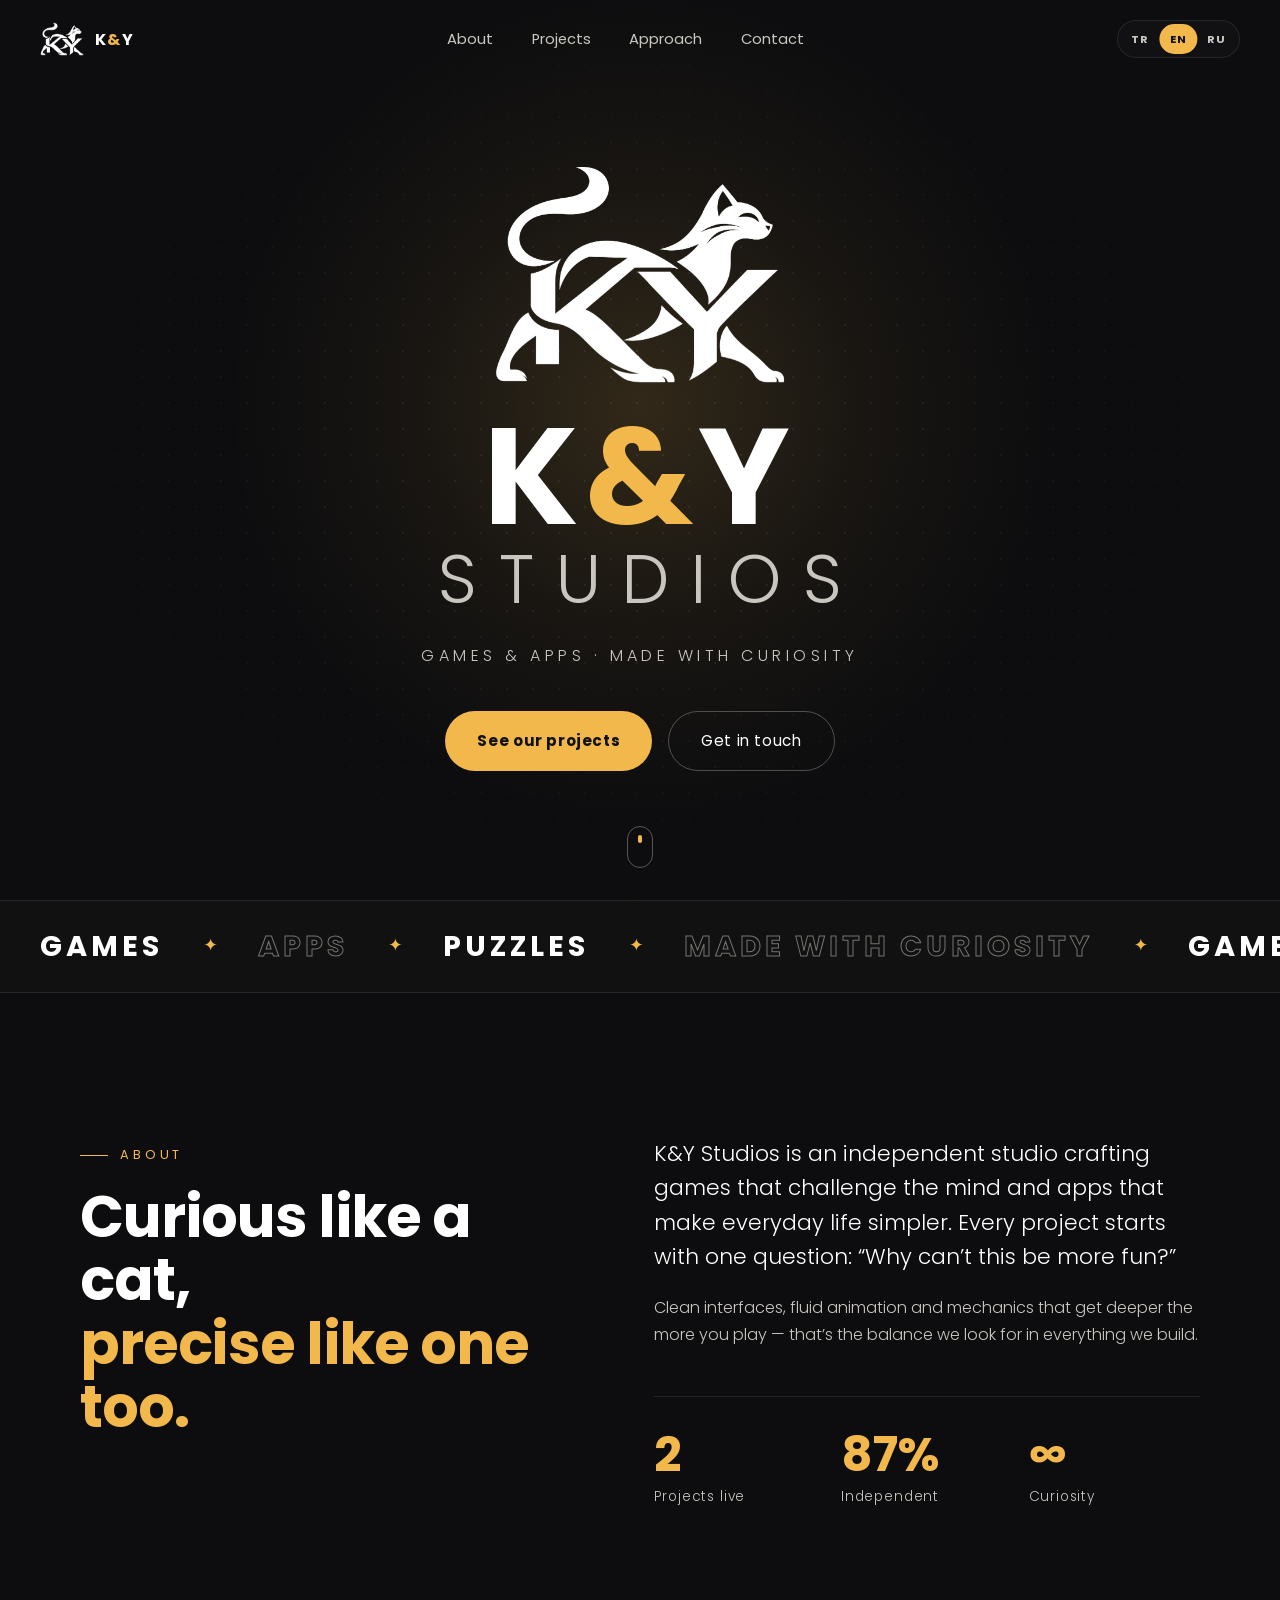
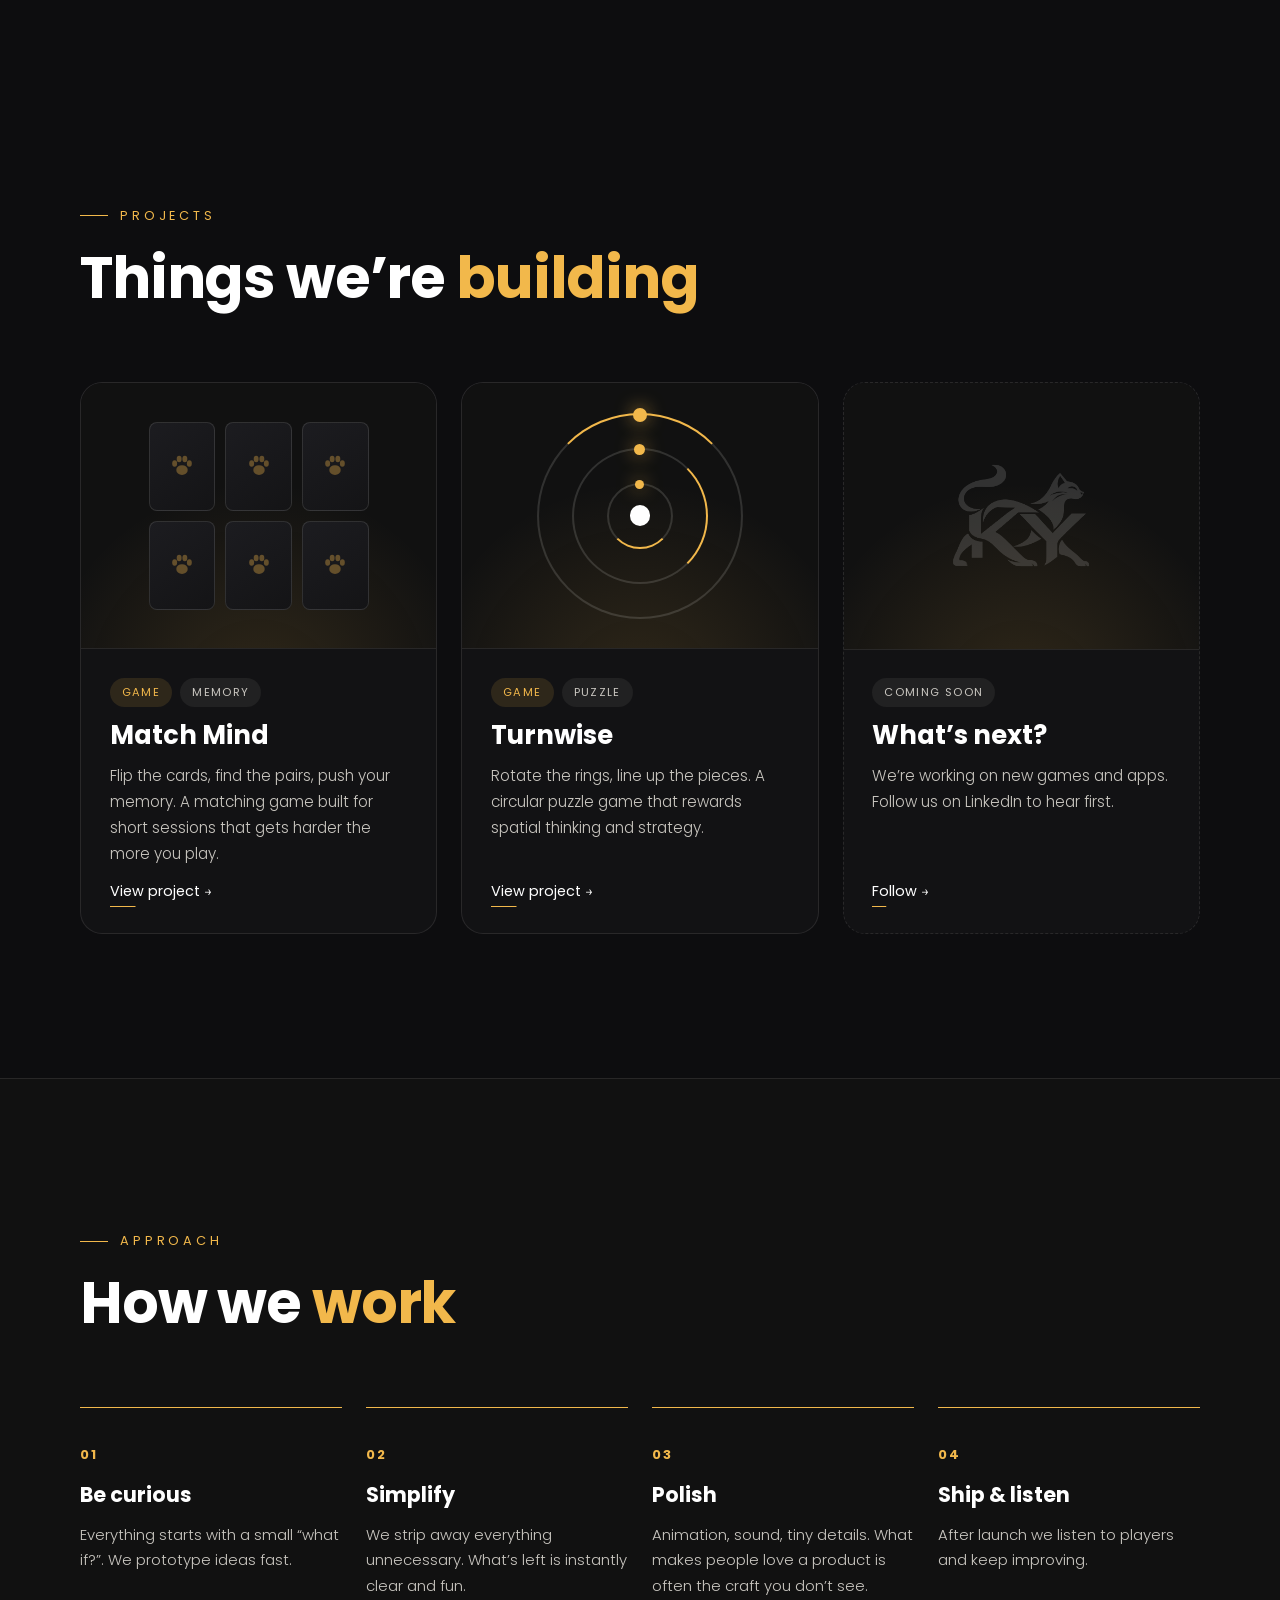
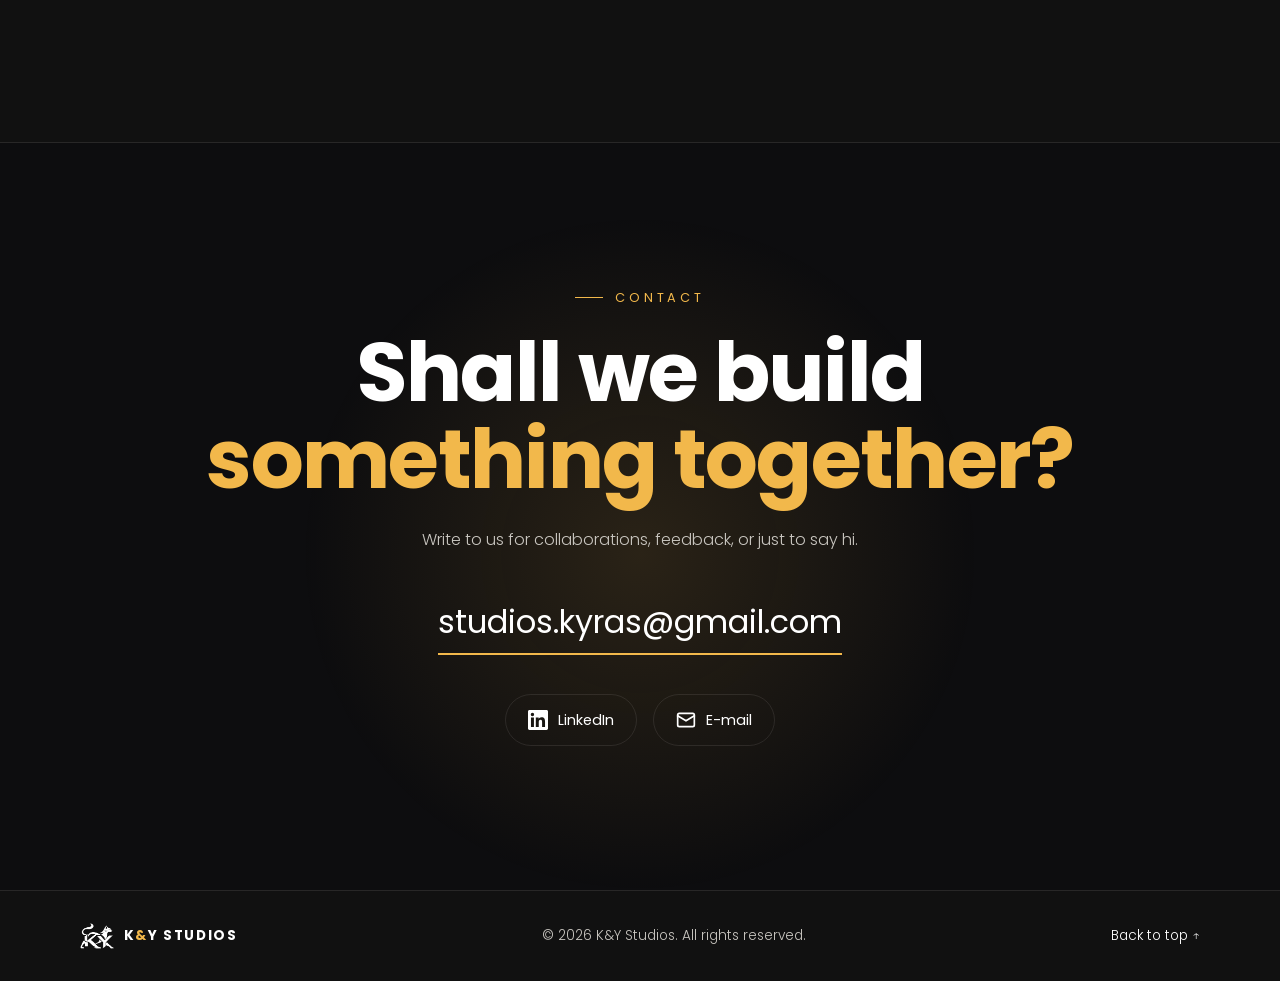
==== commit ba92b638: "Proje sayfaları + gizlilik, destek, kullanım koşulları (TR/EN/RU)" ====
--- a/index.html
+++ b/index.html
@@ -116,7 +116,7 @@
           <p class="lead reveal" data-i18n="about.p1">K&amp;Y Studios, zihni çalıştıran oyunlar ve günlük hayatı kolaylaştıran uygulamalar geliştiren bağımsız bir stüdyo. Her projeye tek bir soruyla başlıyoruz: “Bu neden daha keyifli olamasın?”</p>
           <p class="reveal" data-i18n="about.p2">Sade arayüzler, akıcı animasyonlar ve oynadıkça derinleşen mekanikler — üzerinde çalıştığımız her şeyde aradığımız denge bu.</p>
           <div class="stats reveal">
-            <div class="stat"><strong data-count="2">0</strong><span data-i18n="about.s1">Yayındaki proje</span></div>
+            <div class="stat"><strong data-count="2" data-count-projects>0</strong><span data-i18n="about.s1">Yayındaki proje</span></div>
             <div class="stat"><strong data-count="100" data-suffix="%">0</strong><span data-i18n="about.s2">Bağımsız</span></div>
             <div class="stat"><strong>∞</strong><span data-i18n="about.s3">Merak</span></div>
           </div>
@@ -132,45 +132,8 @@
           <h2 class="h2" data-i18n-html="projects.title">Üzerinde çalıştığımız <span class="gold">işler</span></h2>
         </div>
 
-        <div class="cards">
-          <!-- Match Mind -->
-          <article class="card reveal tilt">
-            <div class="card__visual card__visual--match" aria-hidden="true">
-              <div class="mm-grid">
-                <div class="mm-card"><div class="mm-front"></div><div class="mm-back">◆</div></div>
-                <div class="mm-card"><div class="mm-front"></div><div class="mm-back">●</div></div>
-                <div class="mm-card"><div class="mm-front"></div><div class="mm-back">▲</div></div>
-                <div class="mm-card"><div class="mm-front"></div><div class="mm-back">◆</div></div>
-                <div class="mm-card"><div class="mm-front"></div><div class="mm-back">▲</div></div>
-                <div class="mm-card"><div class="mm-front"></div><div class="mm-back">●</div></div>
-              </div>
-            </div>
-            <div class="card__body">
-              <div class="card__meta"><span class="pill" data-i18n="tag.game">Oyun</span><span class="pill pill--dim" data-i18n="tag.memory">Hafıza</span></div>
-              <h3>Match Mind</h3>
-              <p data-i18n="mm.desc">Kartları çevir, eşleri bul, hafızanı zorla. Kısa oturumlar için tasarlanmış, oynadıkça zorlaşan bir eşleştirme oyunu.</p>
-              <a href="#" class="card__link" data-i18n="card.more">Detaylar yakında →</a>
-            </div>
-          </article>
-
-          <!-- Turnwise -->
-          <article class="card reveal tilt">
-            <div class="card__visual card__visual--turn" aria-hidden="true">
-              <div class="tw">
-                <div class="tw__ring tw__ring--1"><i></i></div>
-                <div class="tw__ring tw__ring--2"><i></i></div>
-                <div class="tw__ring tw__ring--3"><i></i></div>
-                <div class="tw__core"></div>
-              </div>
-            </div>
-            <div class="card__body">
-              <div class="card__meta"><span class="pill" data-i18n="tag.game">Oyun</span><span class="pill pill--dim" data-i18n="tag.puzzle">Bulmaca</span></div>
-              <h3>Turnwise</h3>
-              <p data-i18n="tw.desc">Halkaları döndür, parçaları hizala. Uzamsal düşünmeyi ve stratejiyi ödüllendiren dairesel bir bulmaca oyunu.</p>
-              <a href="#" class="card__link" data-i18n="card.more">Detaylar yakında →</a>
-            </div>
-          </article>
-
+        <div class="cards" id="projectCards">
+          <!-- Proje kartları data/projects.js'ten otomatik eklenir -->
           <!-- Next -->
           <article class="card card--next reveal">
             <div class="card__visual card__visual--next" aria-hidden="true">
@@ -231,11 +194,13 @@
         <img src="assets/logo-white.png" alt="" />
         <span>K<b>&amp;</b>Y STUDIOS</span>
       </div>
-      <p>© <span id="year"></span> K&amp;Y Studios. <span data-i18n="footer.rights">Tüm hakları saklıdır.</span></p>
+      <p>© <span class="js-year"></span> K&amp;Y Studios. <span data-i18n="footer.rights">Tüm hakları saklıdır.</span></p>
       <a href="#top" class="footer__top" data-i18n="footer.top">Yukarı ↑</a>
     </div>
   </footer>
 
+  <script src="data/projects.js"></script>
+  <script src="js/projects.js"></script>
   <script src="js/main.js"></script>
 </body>
 </html>
--- a/css/style.css
+++ b/css/style.css
@@ -500,6 +500,126 @@
   .nav__brand span { display: none; }
 }
 
+/* =========================================================
+   Project & legal sub-pages
+   ========================================================= */
+.subpage main { padding-top: 6.5rem; min-height: 70vh; }
+a.card { color: inherit; }
+.visual-icon { width: 40%; border-radius: 22%; box-shadow: 0 20px 60px -20px rgba(0,0,0,.8); }
+
+.crumb { display: flex; flex-wrap: wrap; align-items: center; gap: .6rem; font-size: .85rem; margin-bottom: 2.5rem; }
+.crumb a { color: var(--muted); transition: color .3s; }
+.crumb a:hover { color: var(--gold); }
+.crumb span { opacity: .45; }
+.crumb [aria-current] { opacity: 1; color: var(--white); }
+
+.section--tight { padding: clamp(3rem, 7vw, 5rem) 0; }
+
+/* Project hero */
+.phero { position: relative; padding: 1rem 0 clamp(2rem, 6vw, 4rem); }
+.phero::before {
+  content: ""; position: absolute; inset: -6rem 0 0; z-index: -1; pointer-events: none;
+  background: radial-gradient(60% 60% at 75% 40%, rgba(242,184,75,.12), transparent 70%);
+}
+.phero__grid { display: grid; grid-template-columns: 1.1fr .9fr; gap: clamp(2rem, 6vw, 5rem); align-items: center; }
+.phero__title { color: var(--white); font-weight: 700; font-size: clamp(3rem, 8vw, 6rem); line-height: 1; letter-spacing: -.02em; margin: 1.2rem 0 1rem; }
+.phero__tag { font-size: clamp(1.05rem, 2vw, 1.3rem); max-width: 32ch; }
+.phero__stores { display: flex; flex-wrap: wrap; gap: .8rem; margin-top: 2.2rem; }
+.phero__visual {
+  position: relative; aspect-ratio: 1; border-radius: 28px; overflow: hidden;
+  display: grid; place-items: center; border: 1px solid var(--line);
+  background: radial-gradient(circle at 50% 120%, rgba(242,184,75,.18), transparent 60%), var(--bg-2);
+}
+.phero__visual .mm-grid { width: 58%; }
+.phero__visual .tw { width: 60%; }
+
+.store-btn {
+  display: inline-flex; flex-direction: column; line-height: 1.2; min-width: 150px;
+  padding: .75rem 1.4rem; border-radius: 14px; border: 1px solid rgba(201,198,192,.3);
+  transition: border-color .3s, background .3s, color .3s;
+}
+.store-btn small { font-size: .7rem; letter-spacing: .08em; color: var(--muted); }
+.store-btn b { color: var(--white); font-size: 1.1rem; }
+a.store-btn:hover { background: var(--gold); border-color: var(--gold); }
+a.store-btn:hover small, a.store-btn:hover b { color: var(--bg-2); }
+.store-btn.is-soon { opacity: .55; border-style: dashed; cursor: default; }
+
+.pabout { display: grid; grid-template-columns: 1fr 2fr; gap: 2rem; }
+
+.features { list-style: none; display: grid; grid-template-columns: repeat(4, 1fr); gap: 1.5rem; }
+.feature { border-top: 1px solid var(--line); padding-top: 1.5rem; }
+.feature__n { font-size: .8rem; font-weight: 700; color: var(--gold); letter-spacing: .15em; }
+.feature h3 { color: var(--white); font-weight: 700; font-size: 1.15rem; margin: .5rem 0; }
+.feature p { font-size: .93rem; }
+
+/* Legal / support link cards */
+.legal-links { display: grid; grid-template-columns: repeat(3, 1fr); gap: 1rem; margin-top: 1rem; }
+.legal-card {
+  position: relative; display: flex; flex-direction: column; gap: .35rem;
+  padding: 1.5rem 3rem 1.5rem 1.5rem; border-radius: 18px; border: 1px solid var(--line); background: var(--card);
+  transition: border-color .4s var(--ease), transform .4s var(--ease), background .4s;
+}
+.legal-card strong { color: var(--white); font-weight: 700; }
+.legal-card span { font-size: .88rem; }
+.legal-card i { position: absolute; right: 1.4rem; top: 1.4rem; font-style: normal; color: var(--gold); transition: transform .4s var(--ease); }
+.legal-card:hover { border-color: rgba(242,184,75,.5); transform: translateY(-3px); }
+.legal-card:hover i { transform: translateX(4px); }
+.legal-card.is-active { border-color: var(--gold); background: rgba(242,184,75,.06); }
+
+/* Legal document */
+.legal { padding: 1rem 0 var(--section); }
+.legal__inner { max-width: 860px; }
+.legal__head h1 { color: var(--white); font-weight: 700; font-size: clamp(2.2rem, 6vw, 3.8rem); line-height: 1.1; letter-spacing: -.02em; }
+.legal__date { margin-top: .8rem; font-size: .85rem; color: var(--gold); letter-spacing: .05em; }
+.legal .lead { margin: 2rem 0 1rem; }
+.legal__sec { padding: 2rem 0; border-bottom: 1px solid var(--line); }
+.legal__sec h2, .faq h2 { display: flex; align-items: baseline; gap: .9rem; color: var(--white); font-weight: 700; font-size: 1.25rem; margin-bottom: 1rem; }
+.legal__sec h2 > .num, .faq h2 > .num { font-size: .78rem; color: var(--gold); letter-spacing: .12em; }
+.legal__sec p + p, .legal__sec p + ul, .legal__sec ul + p { margin-top: 1rem; }
+.legal ul { padding-left: 1.2rem; display: grid; gap: .7rem; }
+.legal li::marker { color: var(--gold); }
+.legal b { color: var(--white); font-weight: 400; }
+.legal a:not(.btn):not(.legal-card):not(.crumb a) { color: var(--gold); text-decoration: underline; text-underline-offset: 3px; text-decoration-color: rgba(242,184,75,.4); }
+.legal a:not(.btn):not(.legal-card):not(.crumb a):hover { text-decoration-color: var(--gold); }
+.legal .legal-links { margin-top: 3.5rem; }
+
+/* Support */
+.support-box {
+  display: grid; grid-template-columns: 1fr 1.2fr; gap: 2rem; margin: 2.5rem 0 3.5rem;
+  padding: clamp(1.5rem, 4vw, 2.5rem); border-radius: 22px; border: 1px solid var(--line); background: var(--card);
+}
+.support-box h3 { color: var(--white); font-weight: 400; font-size: 1rem; margin-bottom: .9rem; }
+.support-box__mail { margin-top: 1rem; }
+.support-box__note { font-size: .85rem; opacity: .8; }
+.faq details { border-bottom: 1px solid var(--line); }
+.faq summary {
+  list-style: none; cursor: pointer; display: flex; justify-content: space-between; align-items: center; gap: 1rem;
+  padding: 1.2rem 0; color: var(--white); font-weight: 400; transition: color .3s;
+}
+.faq summary::-webkit-details-marker { display: none; }
+.faq summary:hover { color: var(--gold); }
+.faq summary i { position: relative; flex: none; width: 14px; height: 14px; }
+.faq summary i::before, .faq summary i::after { content: ""; position: absolute; left: 0; right: 0; top: 6px; height: 2px; background: var(--gold); border-radius: 2px; transition: transform .4s var(--ease); }
+.faq summary i::after { transform: rotate(90deg); }
+.faq details[open] summary i::after { transform: rotate(0); }
+.faq details[open] .faq__a { animation: fadeUp .5s var(--ease); }
+.faq__a { padding: 0 2rem 1.3rem 0; }
+
+@media (max-width: 1024px) {
+  .features { grid-template-columns: repeat(2, 1fr); }
+}
+@media (max-width: 820px) {
+  .phero__grid { grid-template-columns: 1fr; }
+  .phero__visual { max-width: 460px; width: 100%; }
+  .pabout { grid-template-columns: 1fr; gap: 0; }
+  .legal-links { grid-template-columns: 1fr; }
+  .support-box { grid-template-columns: 1fr; }
+}
+@media (max-width: 640px) {
+  .features { grid-template-columns: 1fr; }
+  .store-btn { flex: 1; min-width: 0; }
+}
+
 /* Accessibility: reduce motion */
 @media (prefers-reduced-motion: reduce) {
   *, *::before, *::after { animation-duration: .001ms !important; animation-iteration-count: 1 !important; transition-duration: .001ms !important; scroll-behavior: auto !important; }
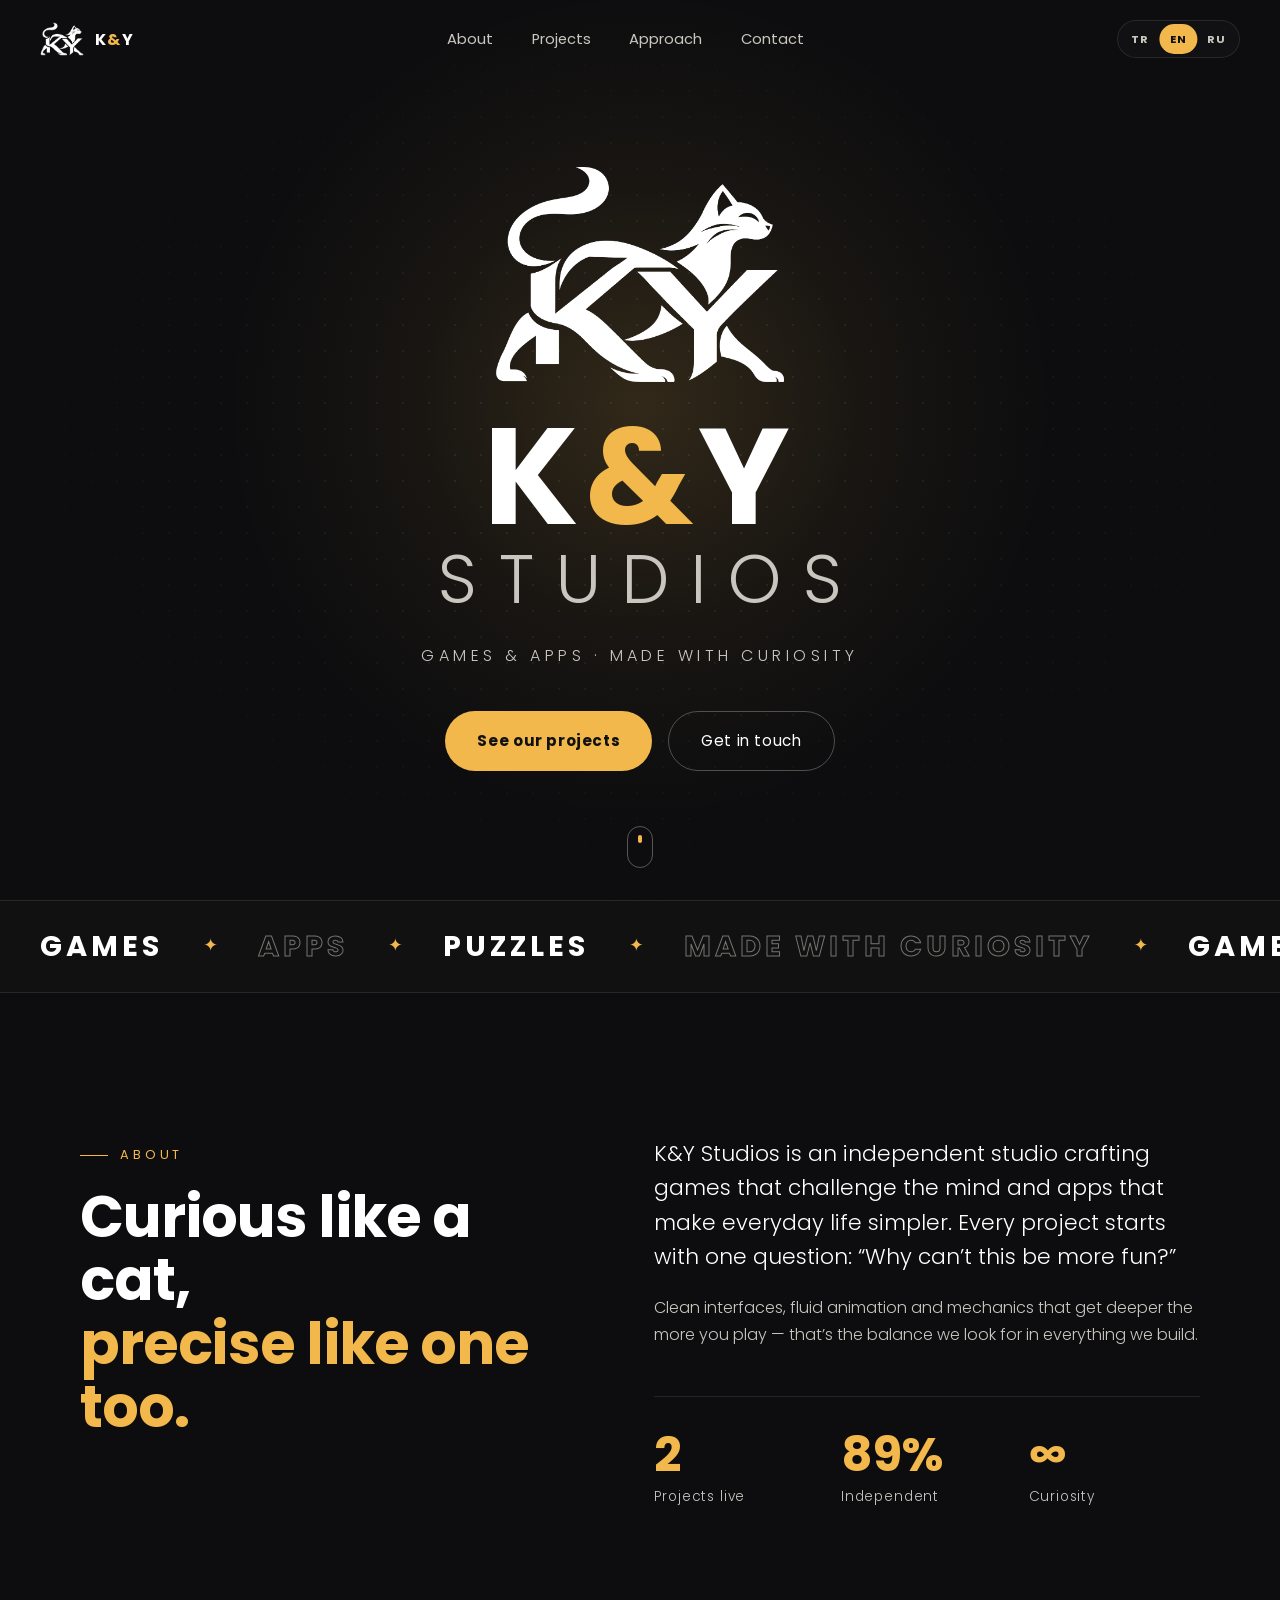
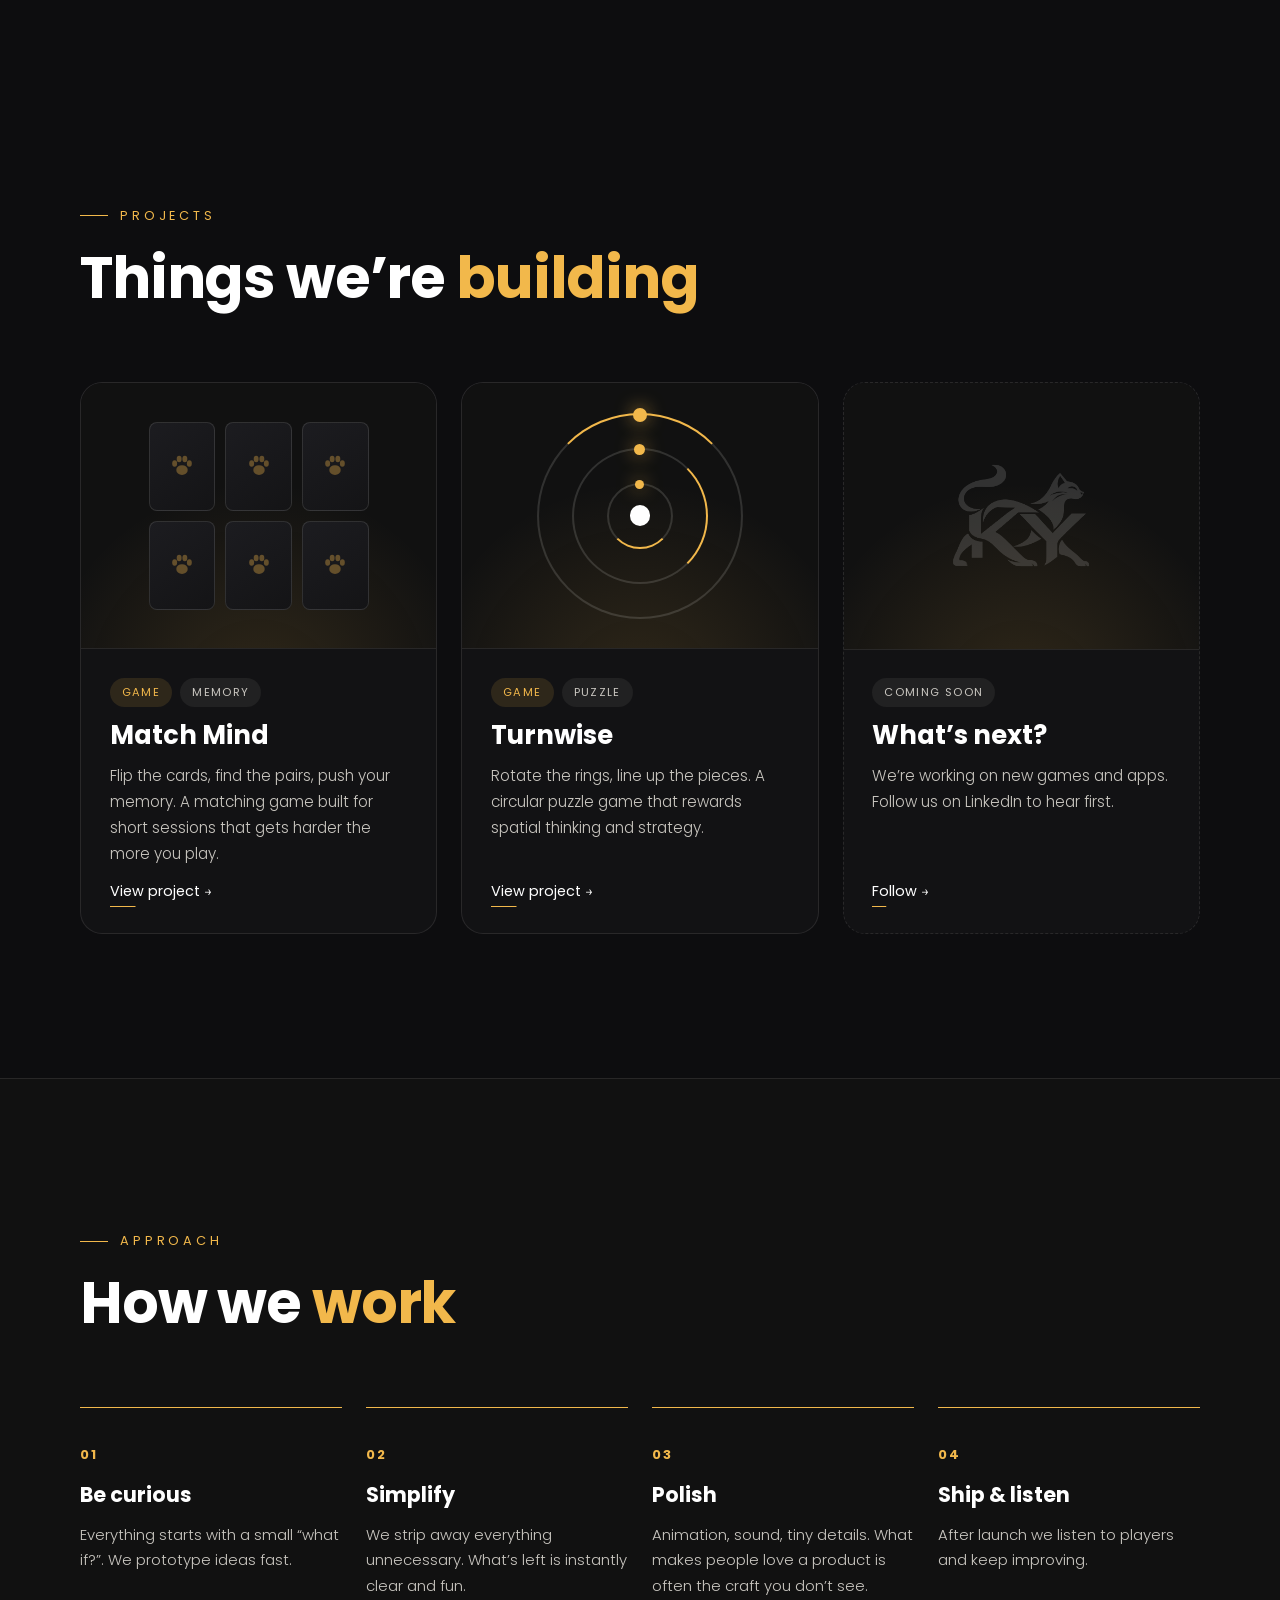
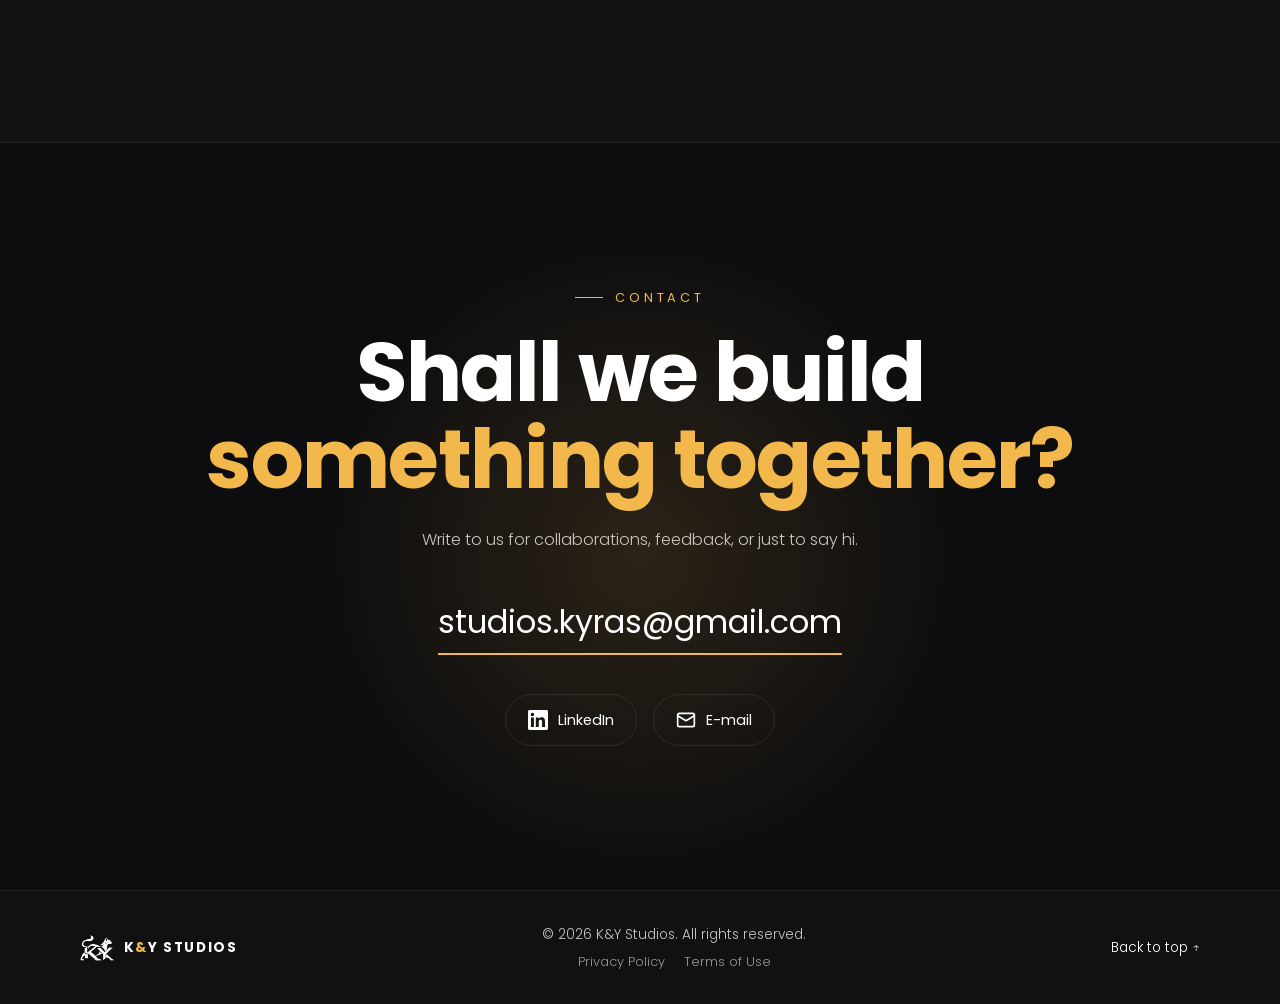
==== commit 73205c19: "Site gizlilik politikası ve kullanım koşulları + footer linkleri" ====
--- a/index.html
+++ b/index.html
@@ -194,7 +194,10 @@
         <img src="assets/logo-white.png" alt="" />
         <span>K<b>&amp;</b>Y STUDIOS</span>
       </div>
-      <p>© <span class="js-year"></span> K&amp;Y Studios. <span data-i18n="footer.rights">Tüm hakları saklıdır.</span></p>
+      <div class="footer__mid">
+        <p>© <span class="js-year"></span> K&amp;Y Studios. <span data-i18n="footer.rights">Tüm hakları saklıdır.</span></p>
+        <nav class="footer__legal"><a href="privacy/" data-i18n="footer.privacy">Gizlilik Politikası</a><a href="terms/" data-i18n="footer.terms">Kullanım Koşulları</a></nav>
+      </div>
       <a href="#top" class="footer__top" data-i18n="footer.top">Yukarı ↑</a>
     </div>
   </footer>
--- a/css/style.css
+++ b/css/style.css
@@ -434,6 +434,11 @@
 .footer__brand { display: flex; align-items: center; gap: .6rem; color: var(--white); font-weight: 700; letter-spacing: .12em; }
 .footer__brand img { width: 34px; }
 .footer__top { color: var(--white); transition: color .3s; }
+.footer__mid { display: grid; gap: .3rem; justify-items: center; text-align: center; }
+.footer__legal { display: flex; flex-wrap: wrap; justify-content: center; gap: .3rem 1.2rem; font-size: .8rem; }
+.footer__legal a { color: var(--muted); opacity: .75; transition: color .3s, opacity .3s; }
+.footer__legal a:hover { color: var(--gold); opacity: 1; }
+.legal-links.legal-links--2 { grid-template-columns: repeat(2, 1fr); }
 .footer__top:hover { color: var(--gold); }
 
 /* =========================================================
@@ -612,7 +617,7 @@
   .phero__grid { grid-template-columns: 1fr; }
   .phero__visual { max-width: 460px; width: 100%; }
   .pabout { grid-template-columns: 1fr; gap: 0; }
-  .legal-links { grid-template-columns: 1fr; }
+  .legal-links, .legal-links.legal-links--2 { grid-template-columns: 1fr; }
   .support-box { grid-template-columns: 1fr; }
 }
 @media (max-width: 640px) {
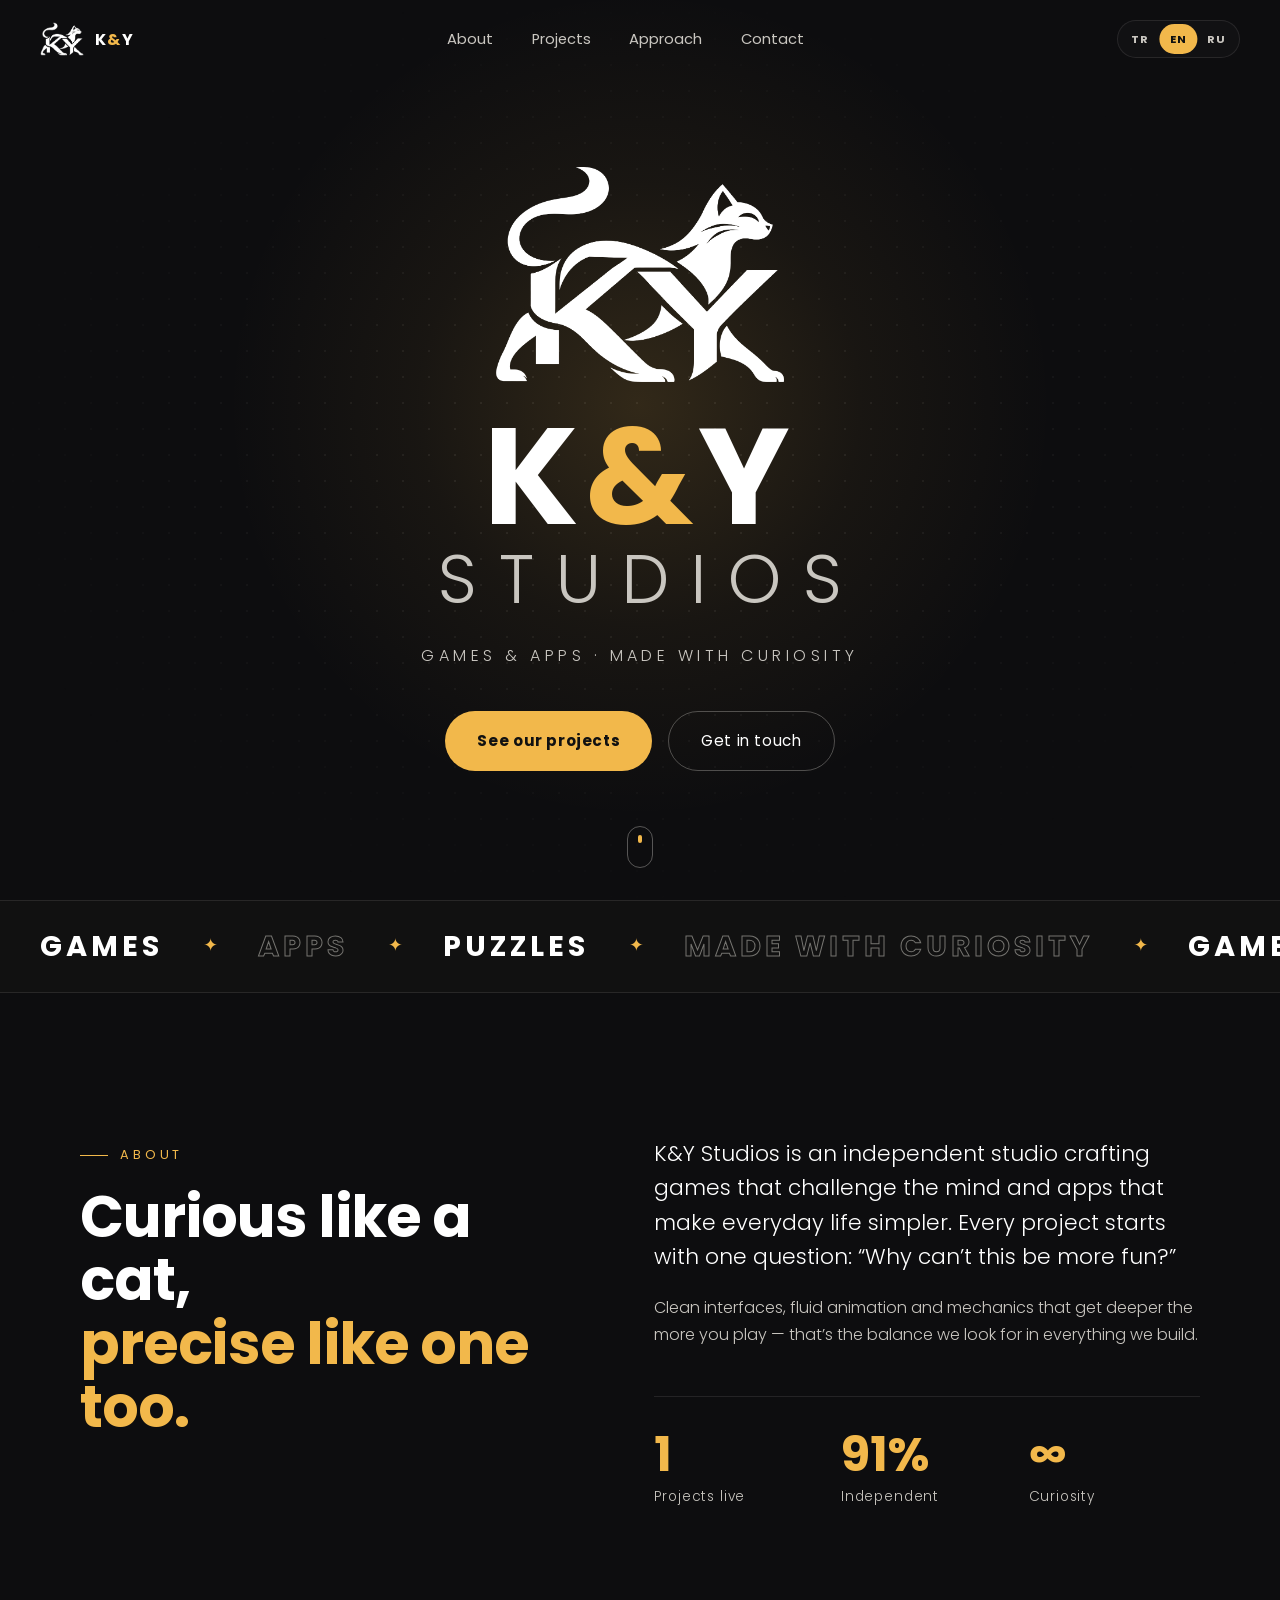
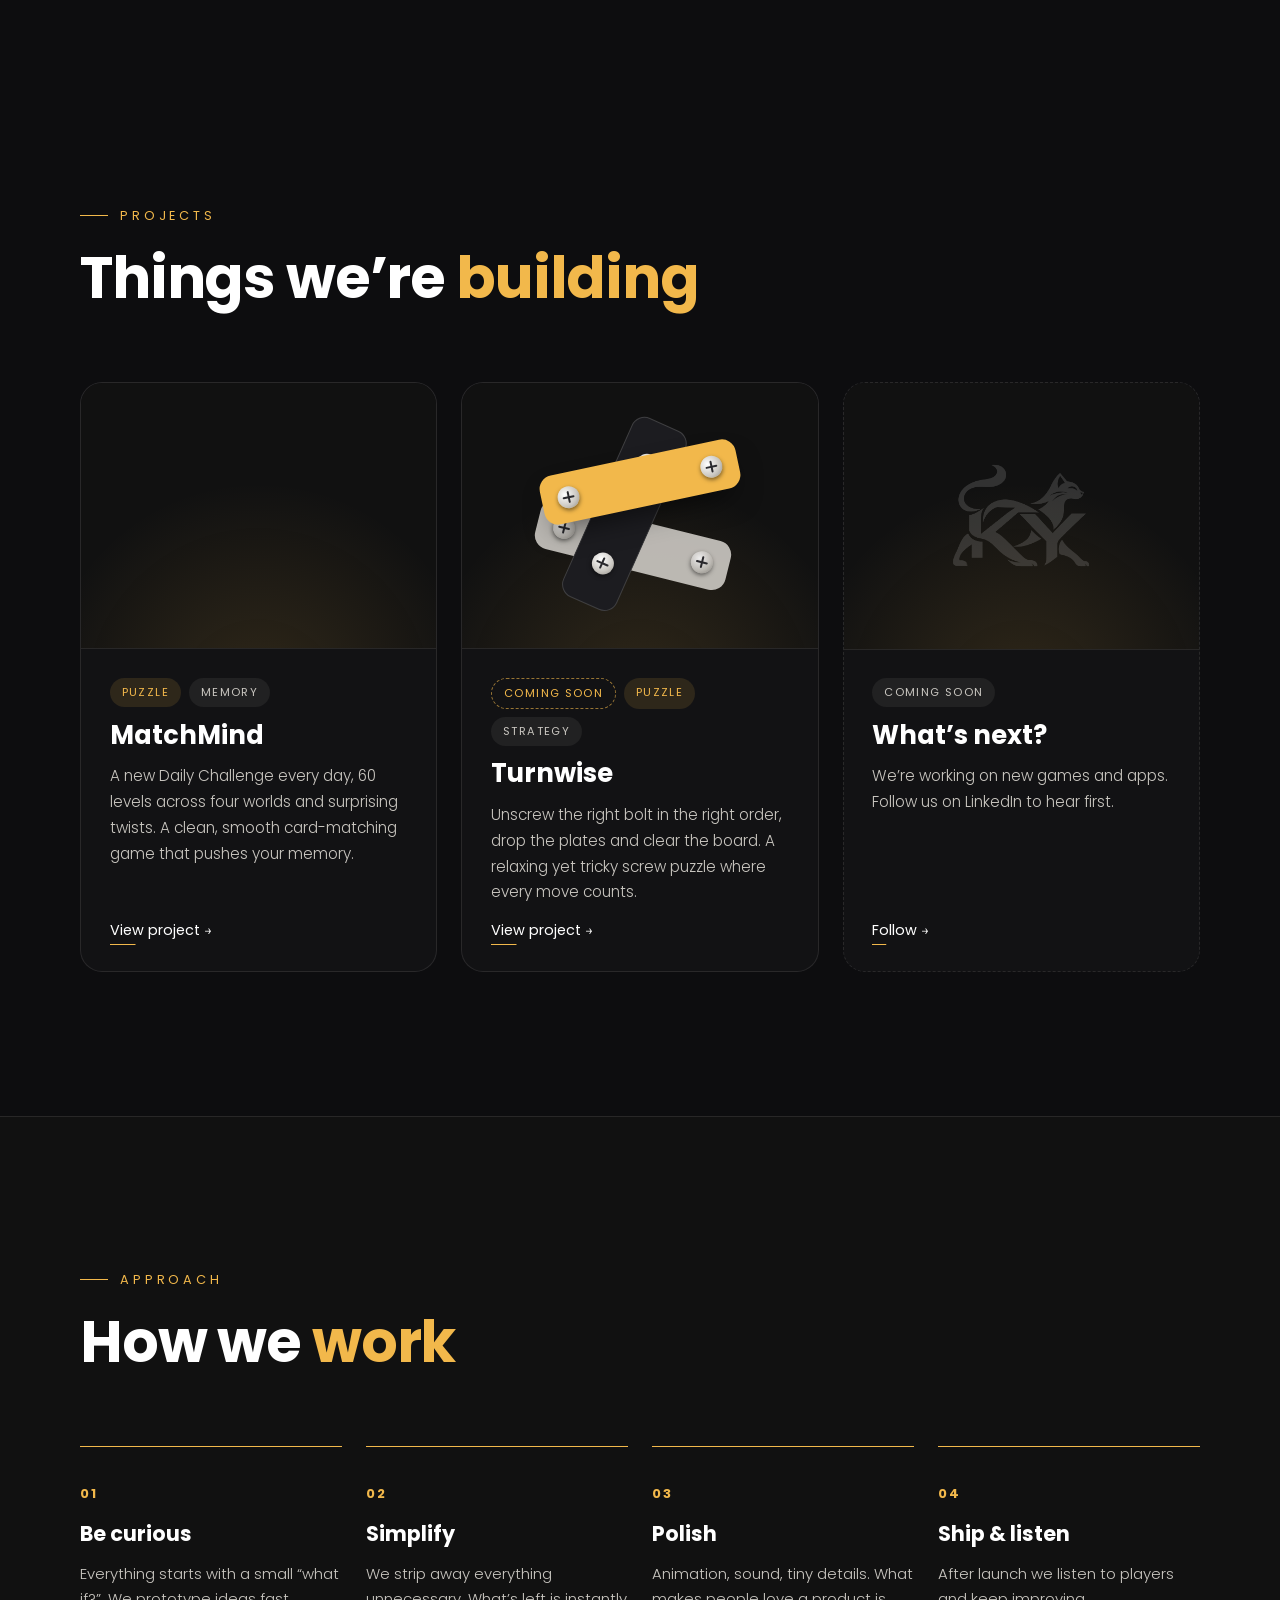
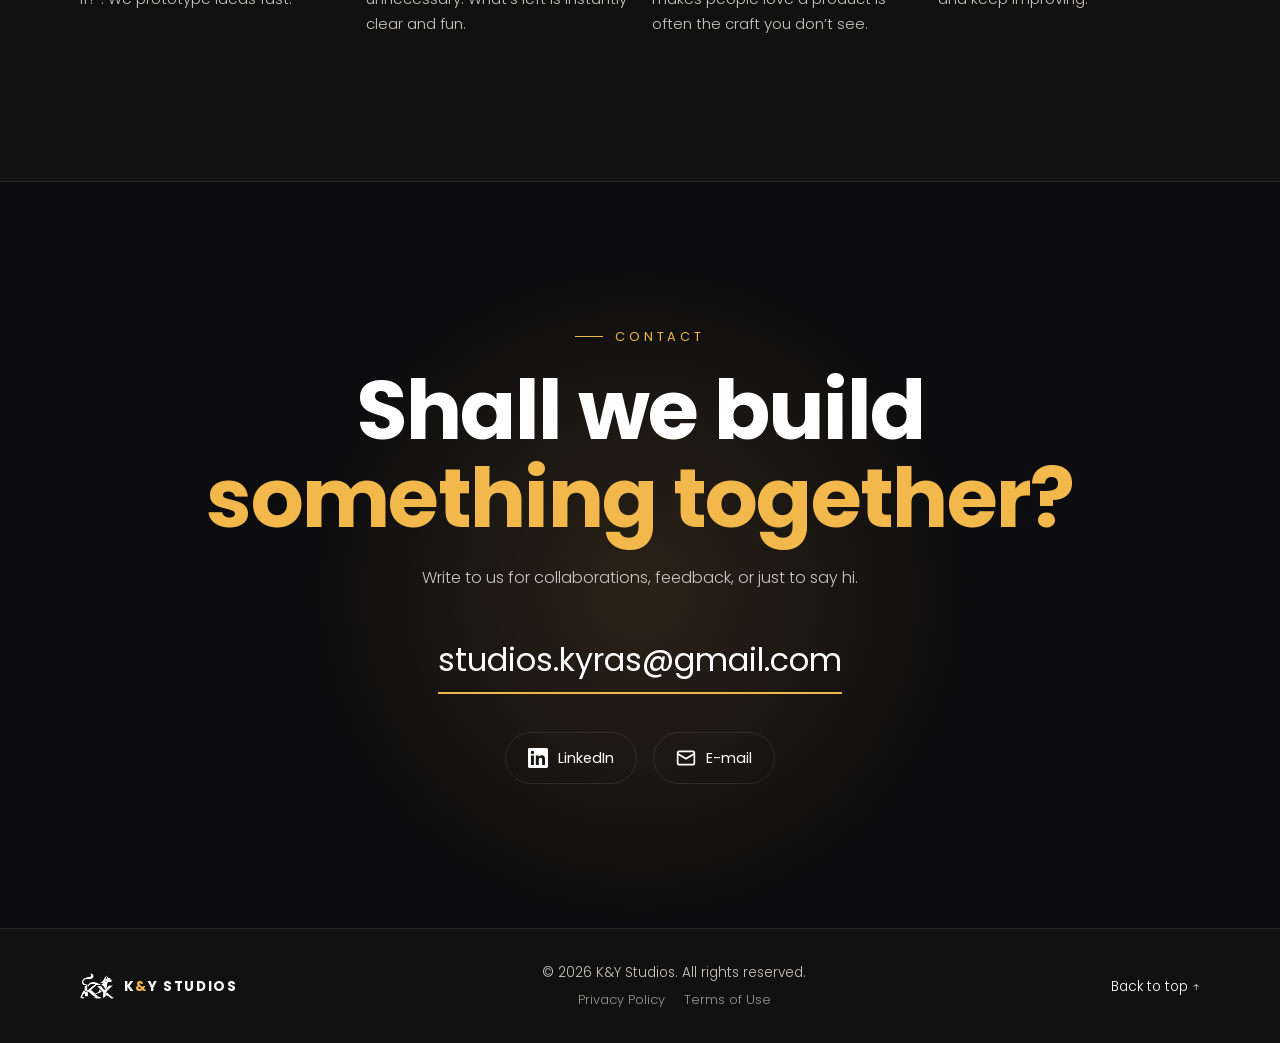
==== commit 7ddb3337: "Google Analytics (çerez onaylı), Search Console doğrulama alanı ve sitemap" ====
--- a/index.html
+++ b/index.html
@@ -6,6 +6,8 @@
   <title>K&amp;Y Studios — Games &amp; Apps</title>
   <meta name="description" content="K&Y Studios — merakla üretilen oyunlar ve uygulamalar. Match Mind, Turnwise ve daha fazlası." />
   <meta name="theme-color" content="#0d0d0f" />
+  <!-- Google Search Console doğrulaması: content="" içine Google'ın verdiği kodu yapıştır -->
+  <meta name="google-site-verification" content="" />
 
   <meta property="og:title" content="K&Y Studios — Games & Apps" />
   <meta property="og:description" content="Games & apps · made with curiosity." />
@@ -13,6 +15,7 @@
   <meta property="og:type" content="website" />
   <meta name="twitter:card" content="summary_large_image" />
 
+  <link rel="canonical" href="https://kandystudios.github.io/ky/" />
   <link rel="icon" type="image/png" sizes="32x32" href="assets/favicon-32.png" />
   <link rel="icon" type="image/png" sizes="512x512" href="assets/favicon.png" />
   <link rel="apple-touch-icon" href="assets/apple-touch-icon.png" />
@@ -202,8 +205,10 @@
     </div>
   </footer>
 
+  <script src="js/config.js"></script>
   <script src="data/projects.js"></script>
   <script src="js/projects.js"></script>
+  <script src="js/consent.js"></script>
   <script src="js/main.js"></script>
 </body>
 </html>
--- a/css/style.css
+++ b/css/style.css
@@ -345,6 +345,7 @@
 .card__meta { display: flex; gap: .5rem; flex-wrap: wrap; }
 .pill { font-size: .7rem; font-weight: 400; letter-spacing: .12em; text-transform: uppercase; padding: .3rem .75rem; border-radius: 100px; background: rgba(242,184,75,.12); color: var(--gold); }
 .pill--dim { background: rgba(201,198,192,.08); color: var(--muted); }
+.pill--soon { background: transparent; color: var(--gold); border: 1px dashed rgba(242,184,75,.6); }
 .card__link { align-self: flex-start; font-weight: 400; color: var(--white); font-size: .9rem; position: relative; }
 .card__link::after { content: ""; position: absolute; left: 0; bottom: -3px; width: 100%; height: 1px; background: var(--gold); transform: scaleX(.25); transform-origin: left; transition: transform .45s var(--ease); }
 .card:hover .card__link::after { transform: scaleX(1); }
@@ -377,6 +378,43 @@
 .tw__core { position: absolute; inset: 45%; border-radius: 50%; background: var(--white); }
 @keyframes spin { 0% { rotate: 0deg; } 25% { rotate: 90deg; } 50% { rotate: 90deg; } 75% { rotate: 270deg; } 100% { rotate: 360deg; } }
 .card:hover .tw__ring { animation-duration: 2.5s; }
+
+/* Turnwise visual — screw puzzle */
+.sc { position: relative; width: 64%; aspect-ratio: 1; }
+.sc__plate {
+  position: absolute; display: flex; justify-content: space-between; align-items: center;
+  padding: 0 7%; border-radius: 14px;
+}
+.sc__plate--3 { z-index: 2; left: 30%; top: 6%; width: 26%; height: 86%; flex-direction: column; justify-content: space-between; padding: 14% 0; align-items: center;
+  background: #1c1c20; border: 1px solid rgba(201,198,192,.2); rotate: 24deg; }
+.sc__plate--2 { z-index: 1; left: 4%; top: 52%; width: 86%; height: 22%; background: var(--muted); rotate: 14deg; opacity: .92; }
+.sc__plate--1 { z-index: 3; left: 6%; top: 24%; width: 88%; height: 22%; background: var(--gold); rotate: -12deg;
+  box-shadow: 0 14px 30px -12px rgba(0,0,0,.7); animation: plateDrop 6s var(--ease) infinite; }
+.sc__screw {
+  position: relative; width: 22px; height: 22px; flex: none; border-radius: 50%;
+  background: radial-gradient(circle at 35% 35%, #fff, #c9c6c0 60%, #8d8a84);
+  box-shadow: 0 2px 4px rgba(0,0,0,.5);
+}
+.sc__screw::before, .sc__screw::after { content: ""; position: absolute; left: 50%; top: 50%; width: 56%; height: 2px; margin: -1px 0 0 -28%; background: #2a2a2e; border-radius: 2px; }
+.sc__screw::after { rotate: 90deg; }
+.sc__plate--1 .sc__screw { animation: unscrew 6s var(--ease) infinite; }
+.sc__plate--1 .sc__screw:last-child { animation-delay: .25s; }
+.sc__plate--2 .sc__screw, .sc__plate--3 .sc__screw { animation: wiggle 6s ease-in-out infinite; }
+@keyframes unscrew {
+  0%, 8%  { transform: none; opacity: 1; }
+  28%     { transform: rotate(-540deg) scale(1.35); opacity: 1; }
+  34%     { transform: rotate(-600deg) scale(1.5) translateY(-8px); opacity: 0; }
+  90%     { transform: none; opacity: 0; }
+  100%    { transform: none; opacity: 1; }
+}
+@keyframes plateDrop {
+  0%, 34% { transform: none; opacity: 1; }
+  58%     { transform: translateY(260%) rotate(28deg); opacity: 0; }
+  86%     { transform: translateY(-20%); opacity: 0; }
+  100%    { transform: none; opacity: 1; }
+}
+@keyframes wiggle { 0%, 40%, 100% { rotate: 0deg; } 45% { rotate: -25deg; } 50% { rotate: 0deg; } }
+.card:hover .sc__plate--1, .card:hover .sc__plate--1 .sc__screw { animation-duration: 3.5s; }
 
 /* Next visual */
 .card__visual--next img { width: 40%; opacity: .14; transition: opacity .6s var(--ease), transform .8s var(--ease); }
@@ -584,6 +622,7 @@
 .legal ul { padding-left: 1.2rem; display: grid; gap: .7rem; }
 .legal li::marker { color: var(--gold); }
 .legal b { color: var(--white); font-weight: 400; }
+.legal code { font-size: .85em; padding: .1em .4em; border-radius: 6px; background: rgba(255,255,255,.06); color: var(--white); }
 .legal a:not(.btn):not(.legal-card):not(.crumb a) { color: var(--gold); text-decoration: underline; text-underline-offset: 3px; text-decoration-color: rgba(242,184,75,.4); }
 .legal a:not(.btn):not(.legal-card):not(.crumb a):hover { text-decoration-color: var(--gold); }
 .legal .legal-links { margin-top: 3.5rem; }
@@ -625,6 +664,31 @@
   .store-btn { flex: 1; min-width: 0; }
 }
 
+/* =========================================================
+   Cookie consent
+   ========================================================= */
+.consent {
+  position: fixed; left: 1.25rem; bottom: 1.25rem; z-index: 200; width: min(400px, calc(100vw - 2.5rem));
+  padding: 1.4rem 1.5rem 1.5rem; border-radius: 20px; border: 1px solid var(--line);
+  background: rgba(17,17,17,.94); -webkit-backdrop-filter: blur(14px); backdrop-filter: blur(14px);
+  box-shadow: 0 30px 80px -20px rgba(0,0,0,.8);
+  transform: translateY(calc(100% + 2rem)); opacity: 0; visibility: hidden;
+  transition: transform .7s var(--ease), opacity .5s var(--ease), visibility 0s linear .7s;
+}
+.consent.is-open { transform: none; opacity: 1; visibility: visible; transition-delay: 0s; }
+.consent strong { display: block; color: var(--white); font-weight: 700; margin-bottom: .4rem; }
+.consent p { font-size: .88rem; line-height: 1.6; }
+.consent a { color: var(--gold); text-decoration: underline; text-underline-offset: 3px; }
+.consent__btns { display: flex; gap: .6rem; margin-top: 1.1rem; }
+.consent__btns .btn { flex: 1; padding: .75rem 1rem; font-size: .88rem; }
+.consent__paw {
+  position: absolute; right: 1.3rem; top: 1.3rem; width: 18px; height: 18px; background: var(--gold); opacity: .8;
+  -webkit-mask: var(--paw) center/contain no-repeat; mask: var(--paw) center/contain no-repeat; rotate: 20deg;
+}
+.footer__ck { font-size: inherit; color: var(--muted); opacity: .75; transition: color .3s, opacity .3s; }
+.footer__ck:hover { color: var(--gold); opacity: 1; }
+@media (max-width: 640px) { .consent { left: .75rem; right: .75rem; bottom: .75rem; width: auto; } }
+
 /* Accessibility: reduce motion */
 @media (prefers-reduced-motion: reduce) {
   *, *::before, *::after { animation-duration: .001ms !important; animation-iteration-count: 1 !important; transition-duration: .001ms !important; scroll-behavior: auto !important; }
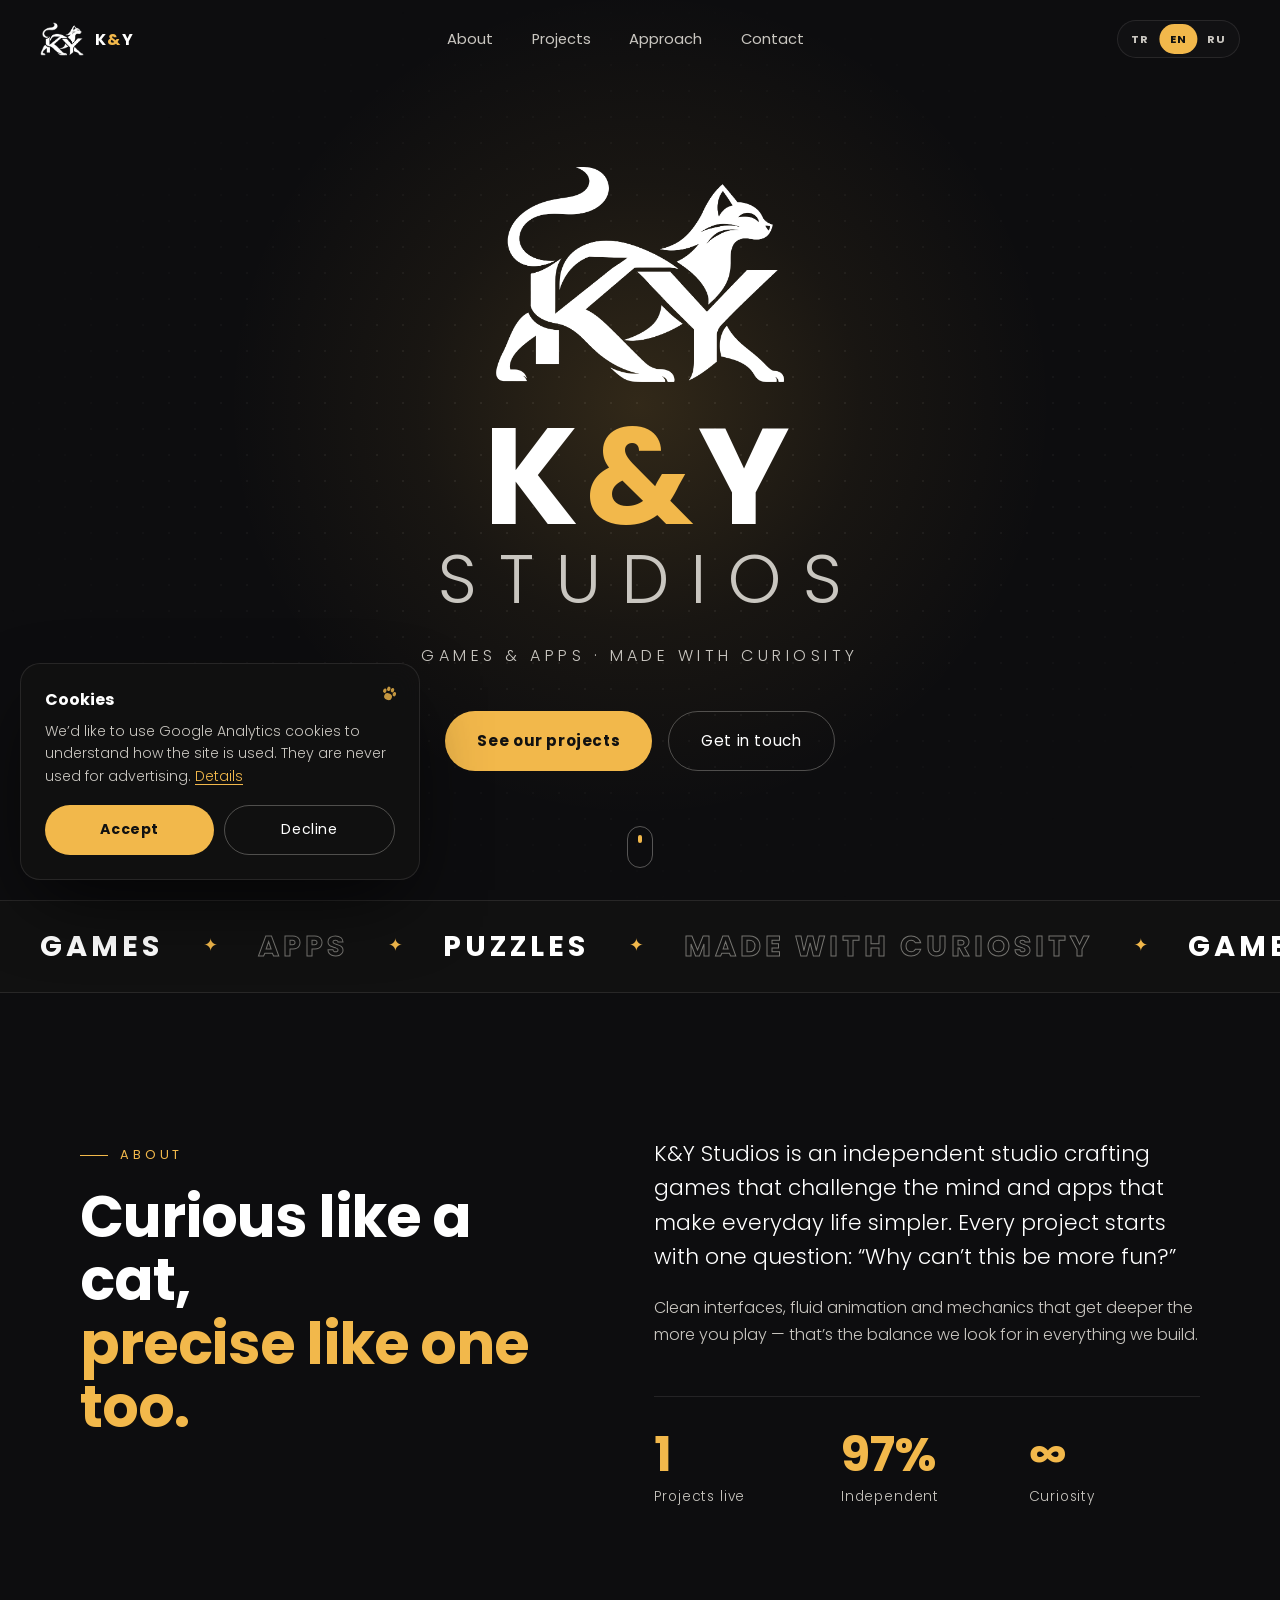
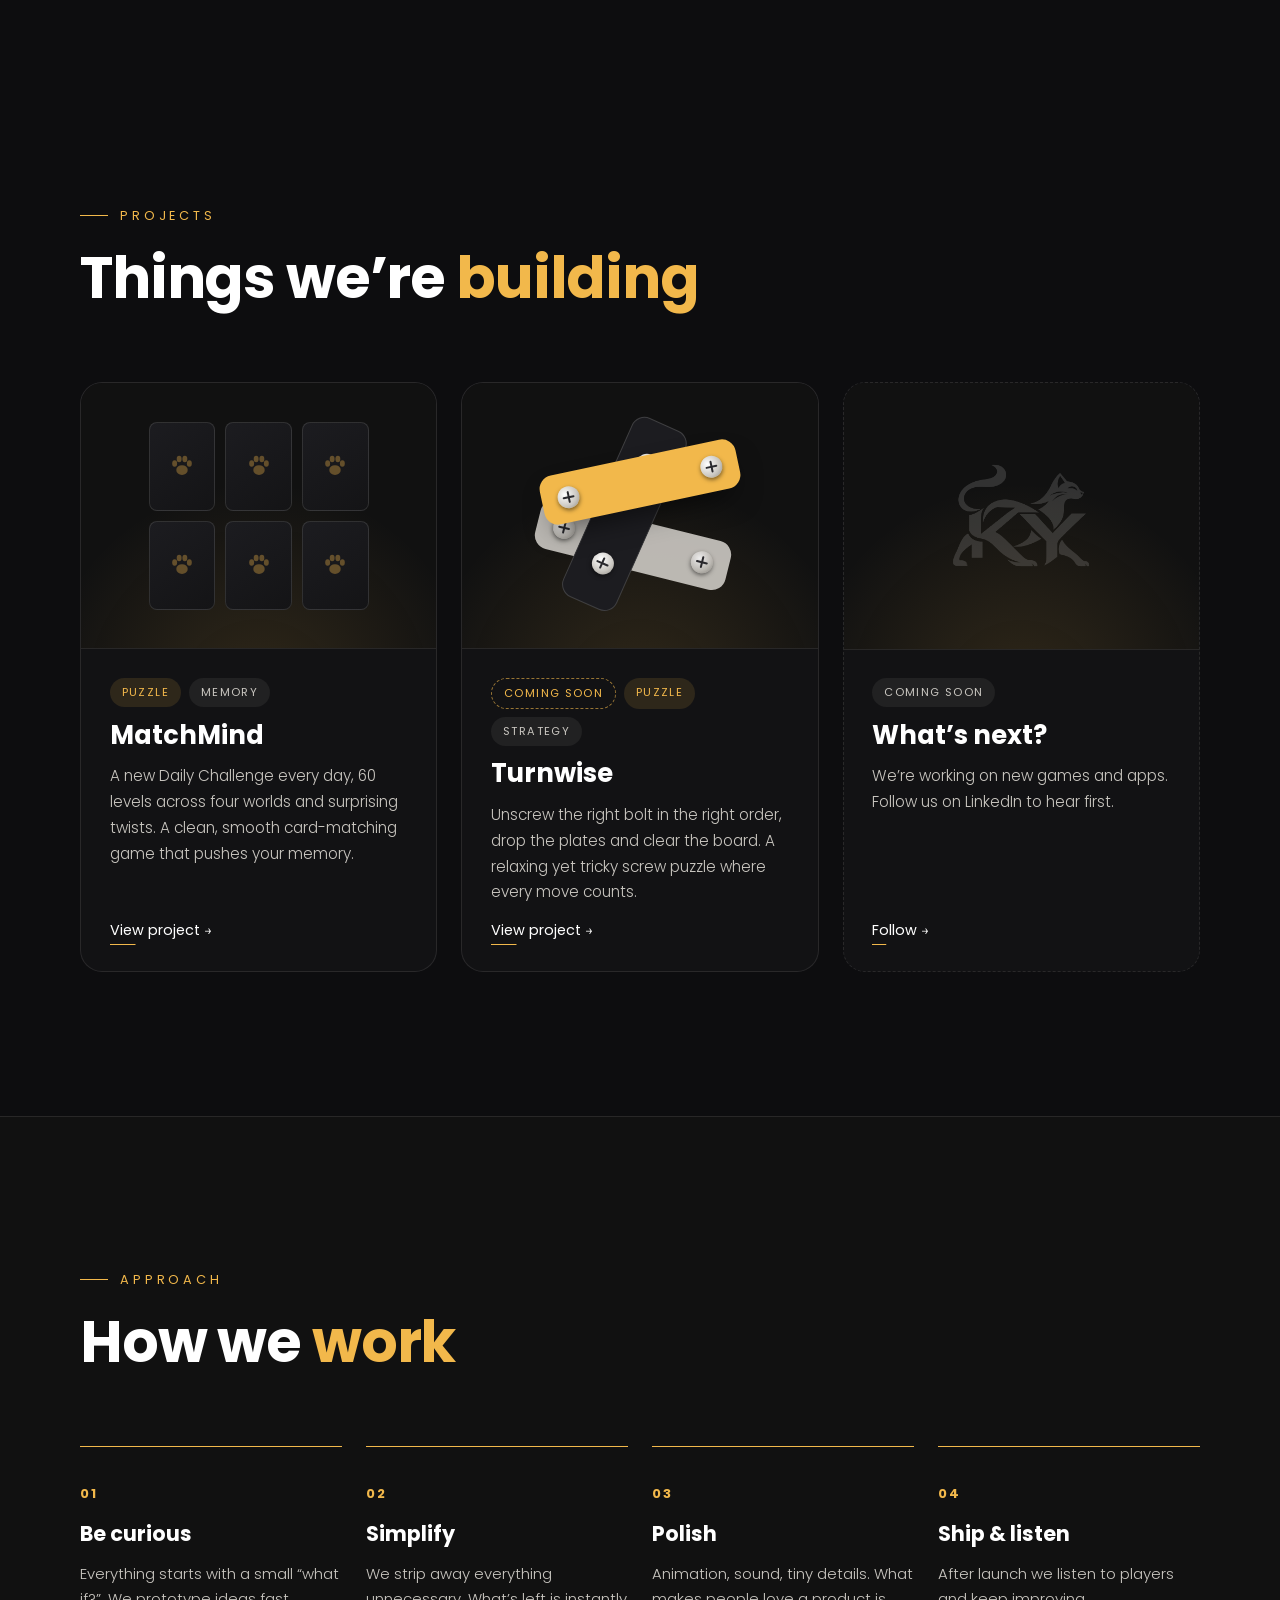
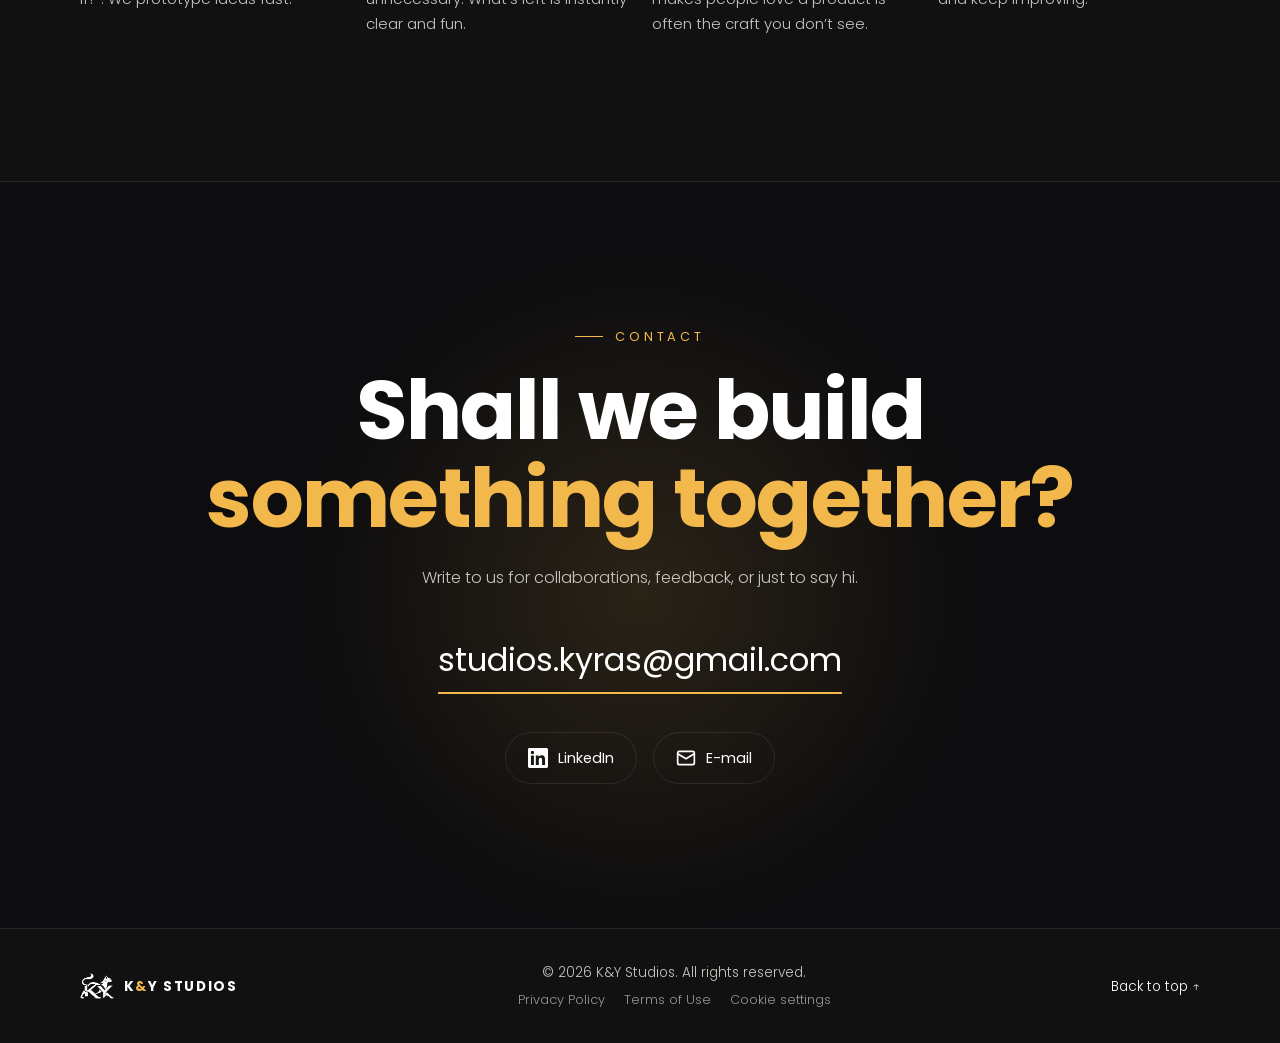
==== commit 6a9d2e66: "Google Search Console doğrulama kodu" ====
--- a/index.html
+++ b/index.html
@@ -7,7 +7,7 @@
   <meta name="description" content="K&Y Studios — merakla üretilen oyunlar ve uygulamalar. Match Mind, Turnwise ve daha fazlası." />
   <meta name="theme-color" content="#0d0d0f" />
   <!-- Google Search Console doğrulaması: content="" içine Google'ın verdiği kodu yapıştır -->
-  <meta name="google-site-verification" content="" />
+  <meta name="google-site-verification" content="jFs9EW3VsUbkMa5pVEyh1QIlV46PfNExgggLIhdYJPw" />
 
   <meta property="og:title" content="K&Y Studios — Games & Apps" />
   <meta property="og:description" content="Games & apps · made with curiosity." />
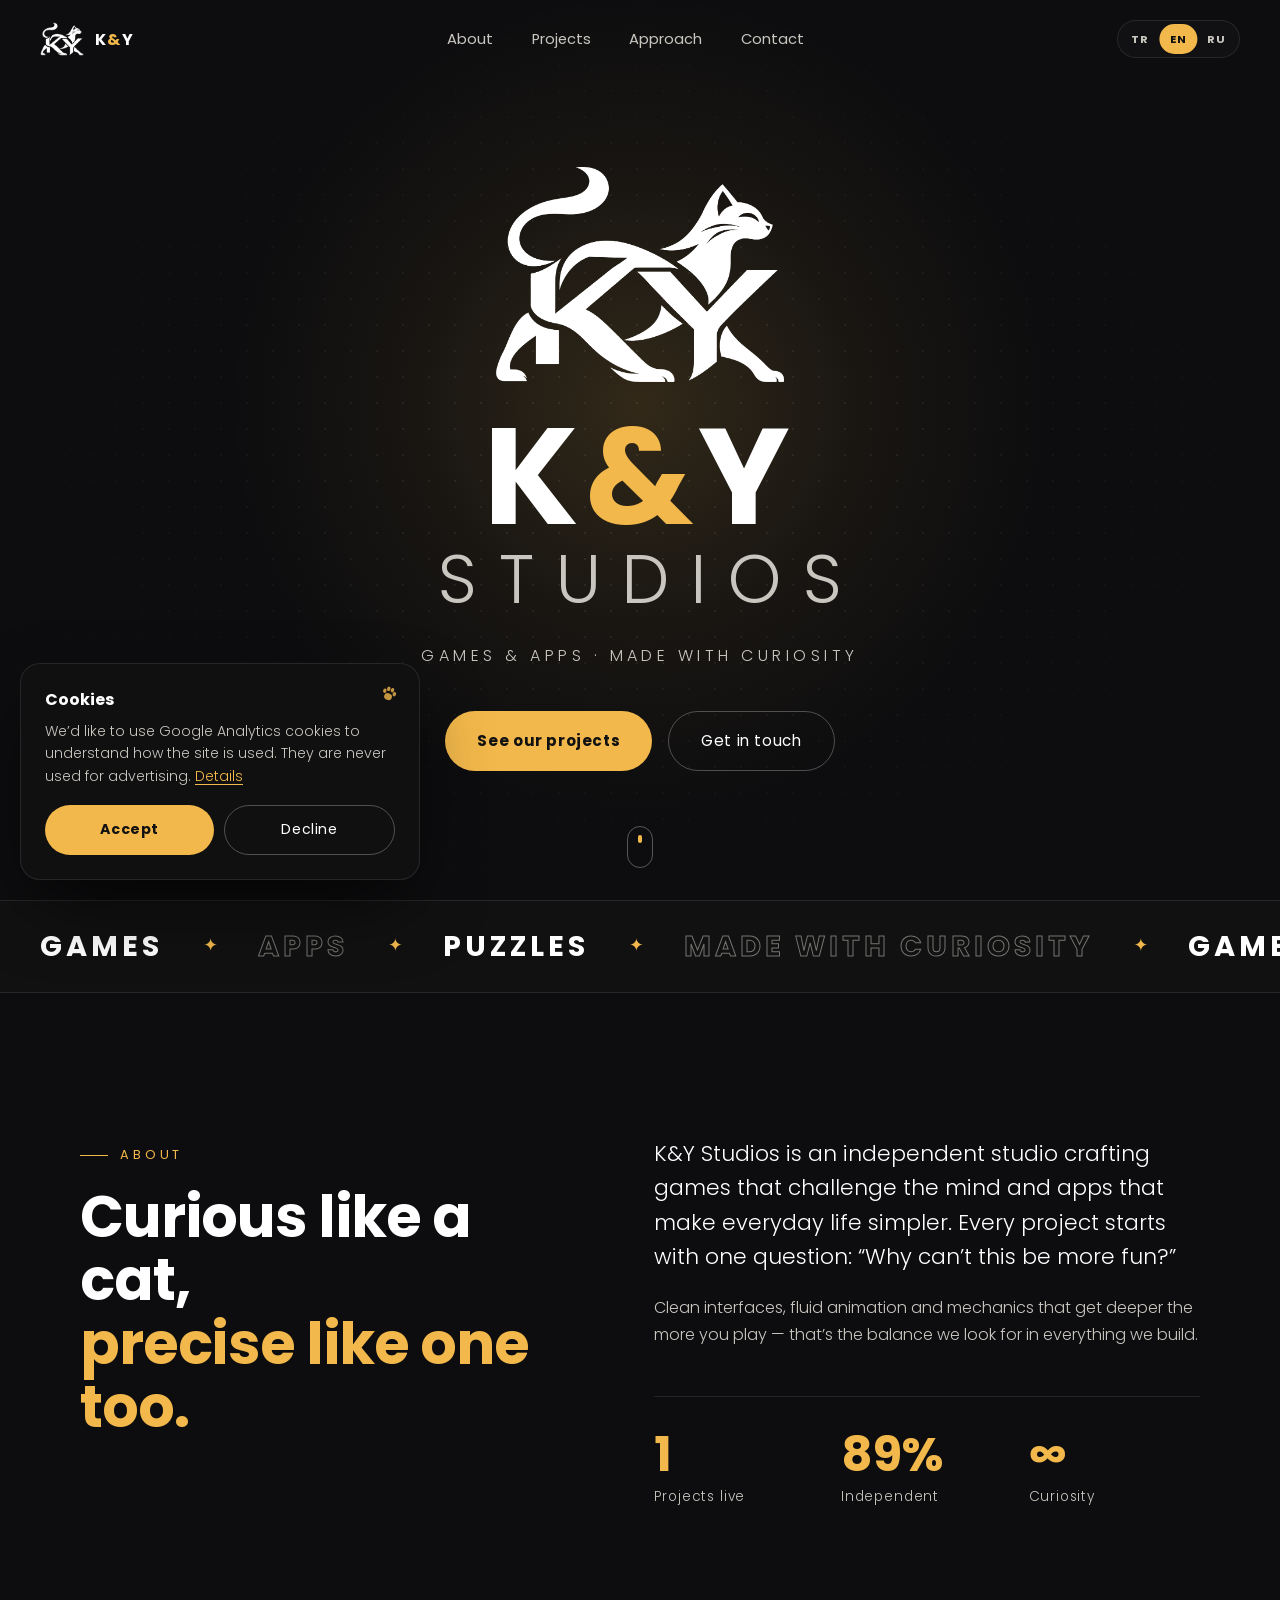
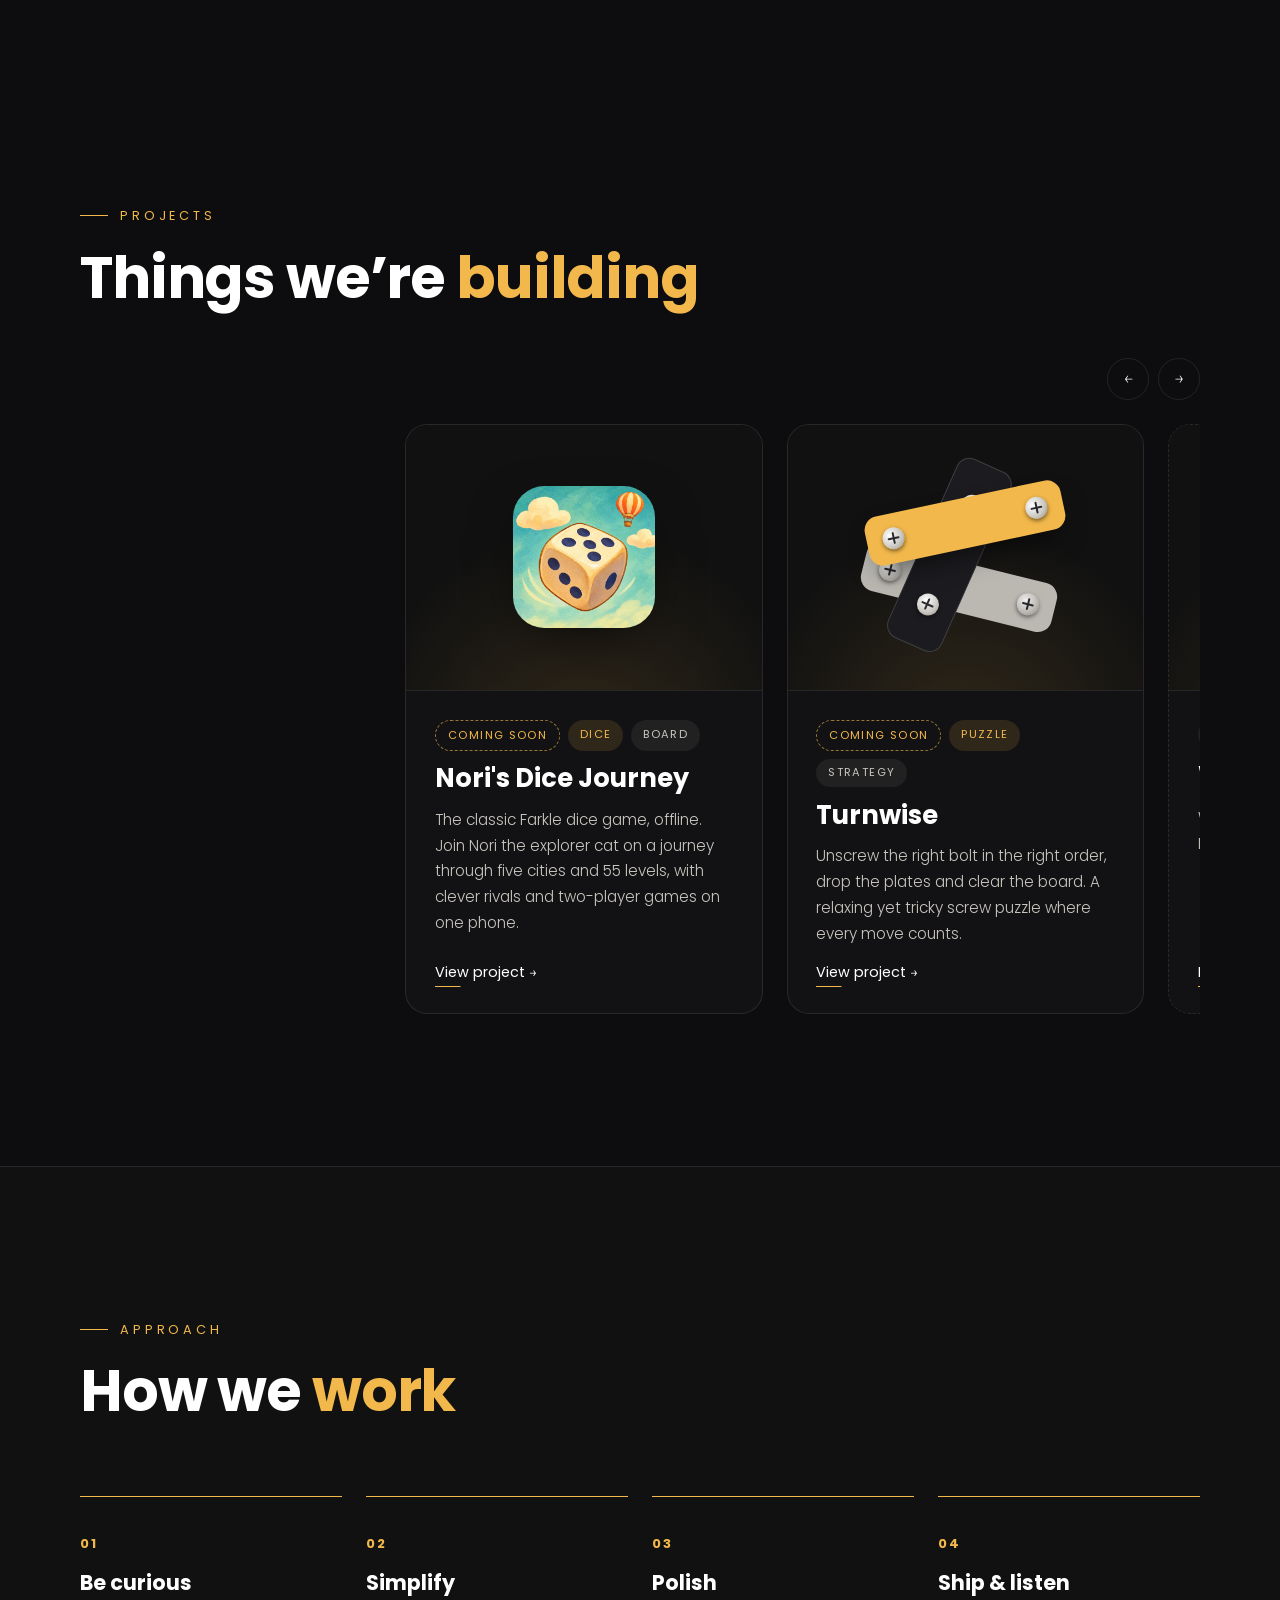
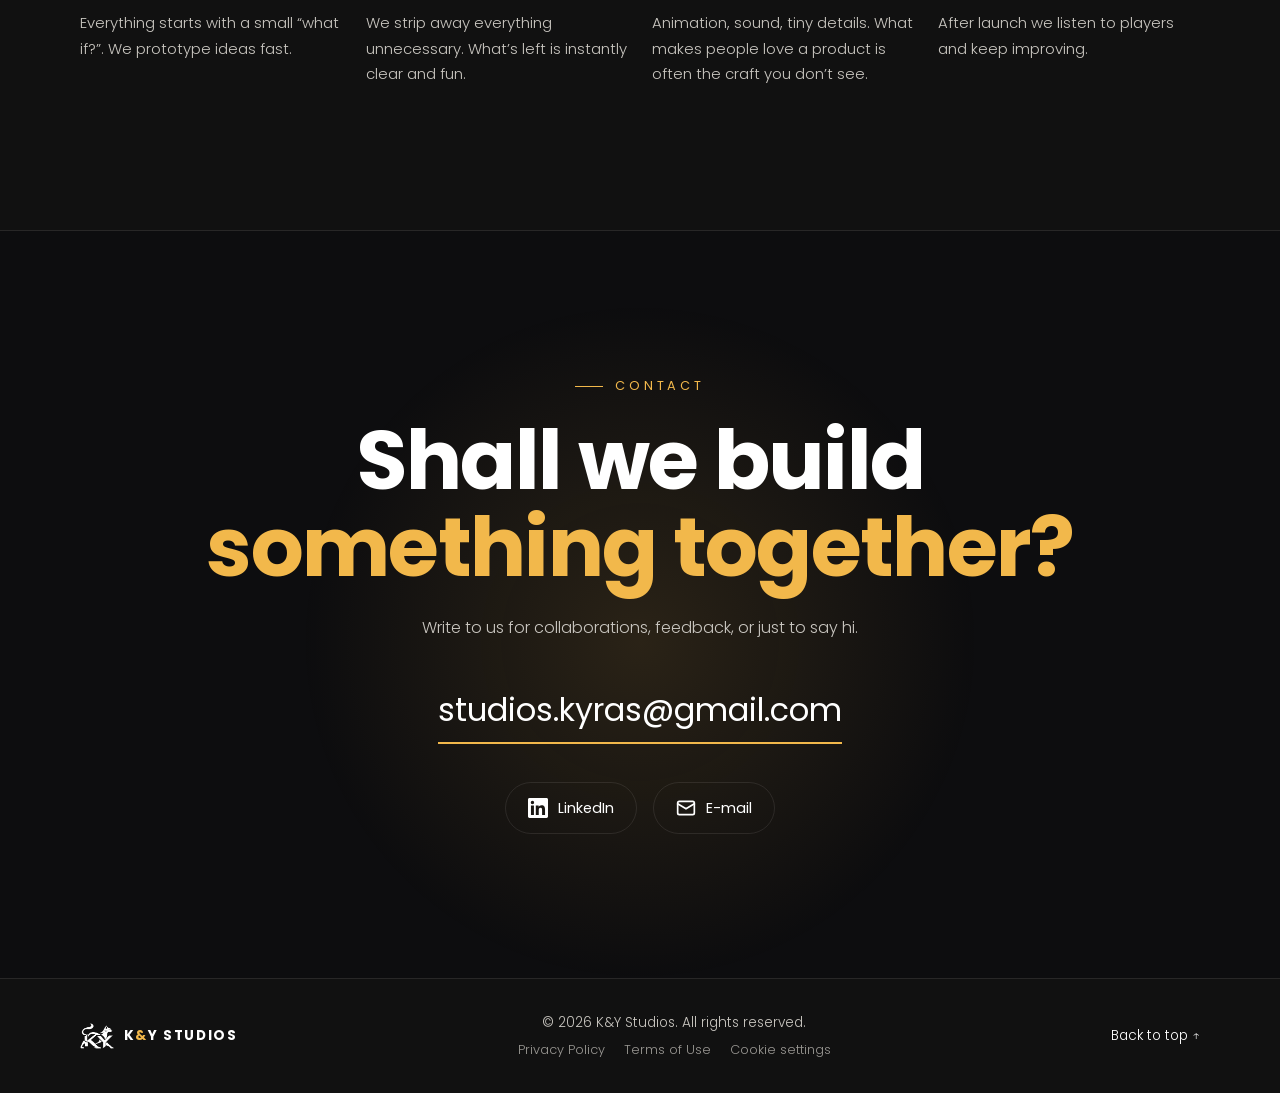
==== commit b6619570: "Projects: one sideways-scrolling row instead of a grid Cards sit side by side in a scroll-snap row (" ====
--- a/index.html
+++ b/index.html
@@ -135,6 +135,10 @@
           <h2 class="h2" data-i18n-html="projects.title">Üzerinde çalıştığımız <span class="gold">işler</span></h2>
         </div>
 
+        <div class="cards-bar" aria-hidden="true">
+          <button class="cards-nav" type="button" data-dir="-1" tabindex="-1">&larr;</button>
+          <button class="cards-nav" type="button" data-dir="1" tabindex="-1">&rarr;</button>
+        </div>
         <div class="cards" id="projectCards">
           <!-- Proje kartları data/projects.js'ten otomatik eklenir -->
           <!-- Next -->
--- a/css/style.css
+++ b/css/style.css
@@ -320,7 +320,26 @@
 /* =========================================================
    Projects / cards
    ========================================================= */
-.cards { display: grid; grid-template-columns: repeat(3, 1fr); gap: 1.5rem; }
+/* One row that scrolls sideways; 3 cards visible on desktop, 2 on tablet, 1 + a peek on phones. */
+.cards {
+  display: flex; gap: 1.5rem; overflow-x: auto; overscroll-behavior-x: contain;
+  scroll-snap-type: x mandatory; scroll-padding-inline: 0;
+  padding: .5rem 0 1.5rem; margin-bottom: -1rem;
+  scrollbar-width: thin; scrollbar-color: rgba(242,184,75,.45) transparent;
+}
+.cards::-webkit-scrollbar { height: 6px; }
+.cards::-webkit-scrollbar-thumb { background: rgba(242,184,75,.45); border-radius: 6px; }
+.cards::-webkit-scrollbar-track { background: transparent; }
+.cards > .card { flex: 0 0 calc((100% - 3rem) / 3); scroll-snap-align: start; }
+.cards-bar { display: flex; justify-content: flex-end; gap: .6rem; margin: -1.5rem 0 1rem; }
+.cards-bar[hidden] { display: none; }
+.cards-nav {
+  width: 2.6rem; height: 2.6rem; border-radius: 50%; border: 1px solid var(--line);
+  background: transparent; color: var(--white); font-size: 1.1rem; cursor: pointer;
+  transition: border-color .3s, color .3s, opacity .3s;
+}
+.cards-nav:hover:not(:disabled) { border-color: var(--gold); color: var(--gold); }
+.cards-nav:disabled { opacity: .3; cursor: default; }
 .card {
   position: relative; display: flex; flex-direction: column;
   background: var(--card); border: 1px solid var(--line); border-radius: 22px; overflow: hidden;
@@ -489,9 +508,7 @@
    Responsive
    ========================================================= */
 @media (max-width: 1024px) {
-  .cards { grid-template-columns: repeat(2, 1fr); }
-  .card--next { grid-column: span 2; flex-direction: row; }
-  .card--next .card__visual { aspect-ratio: auto; width: 38%; border-bottom: 0; border-right: 1px solid var(--line); }
+  .cards > .card { flex-basis: calc((100% - 1.5rem) / 2); }
   .steps { grid-template-columns: repeat(2, 1fr); row-gap: 2.5rem; }
 }
 
@@ -529,9 +546,9 @@
 }
 
 @media (max-width: 640px) {
-  .cards { grid-template-columns: 1fr; }
-  .card--next { grid-column: auto; flex-direction: column; }
-  .card--next .card__visual { width: auto; aspect-ratio: 16/9; border-right: 0; border-bottom: 1px solid var(--line); }
+  .cards { gap: 1rem; }
+  .cards > .card { flex-basis: 85%; }
+  .cards-bar { display: none; }
   .steps { grid-template-columns: 1fr; }
   .stats { grid-template-columns: repeat(3, 1fr); gap: .5rem; }
   .stat span { font-size: .75rem; }
